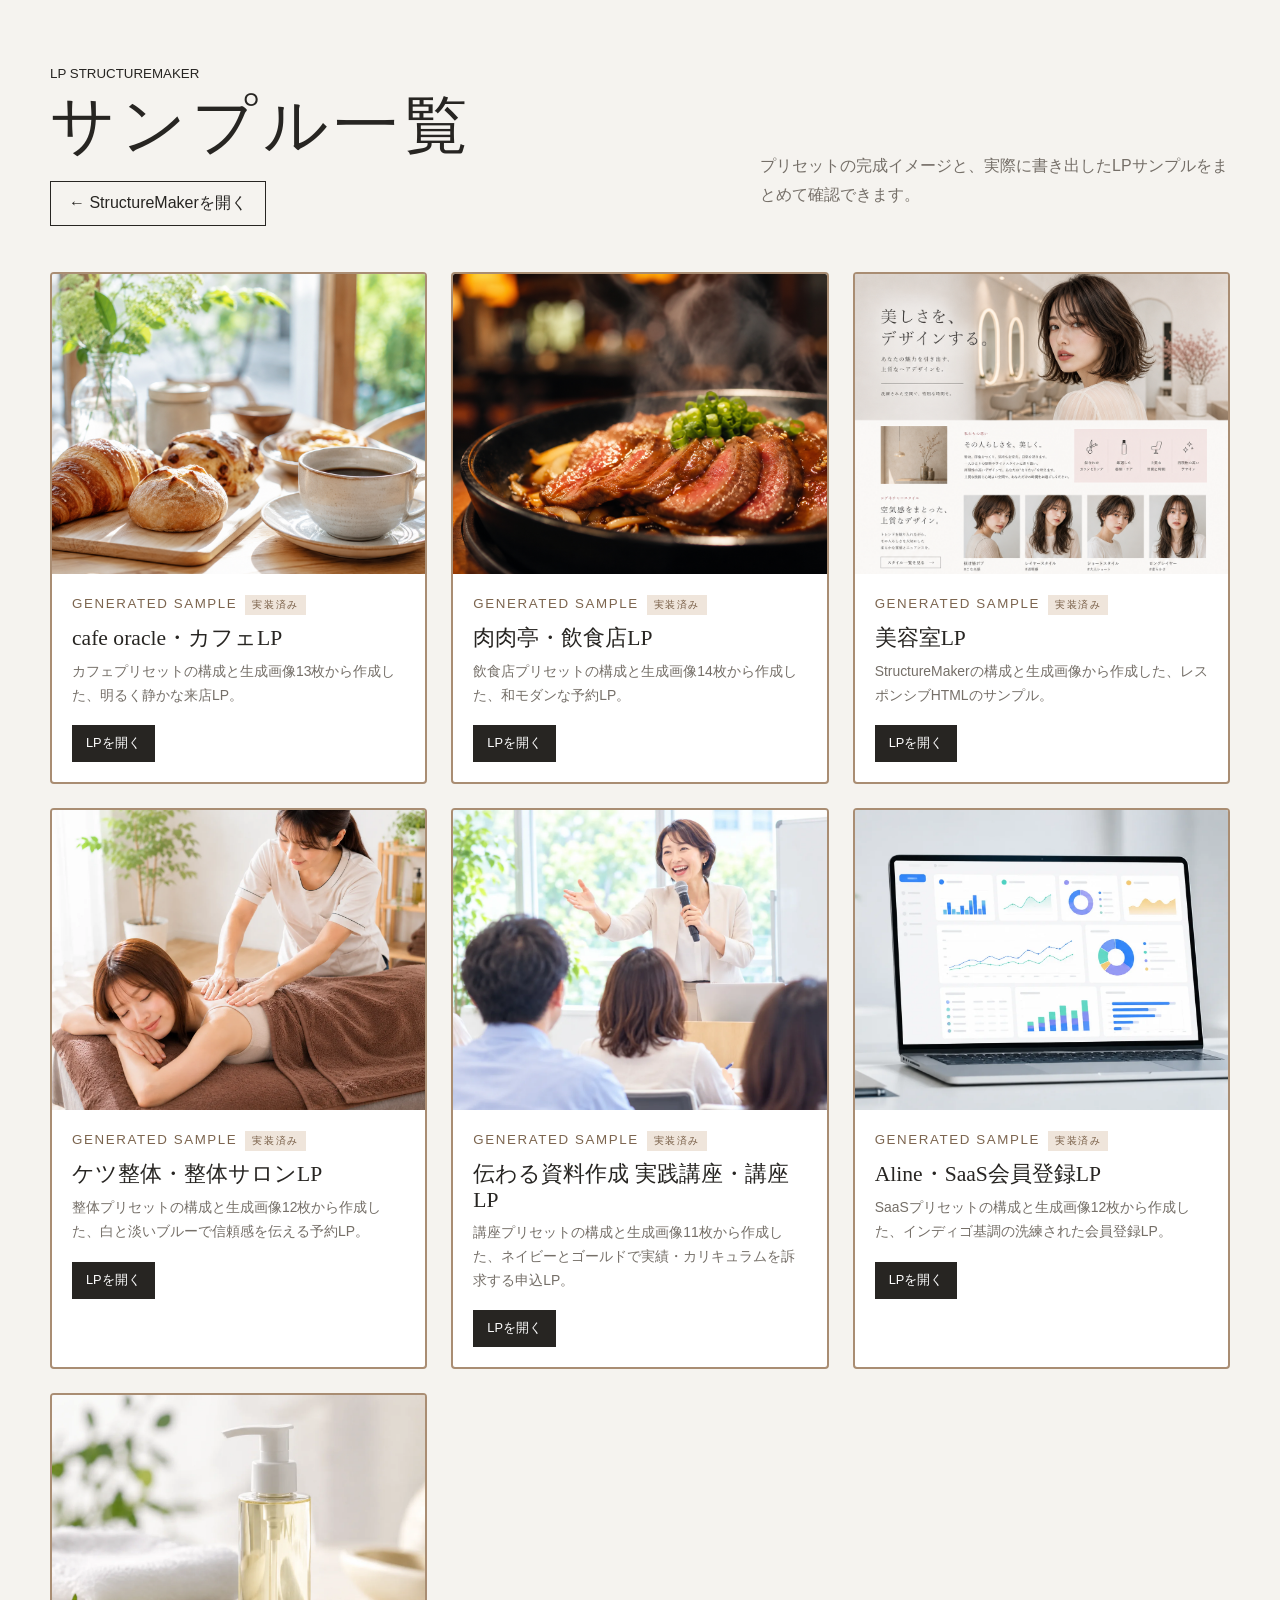
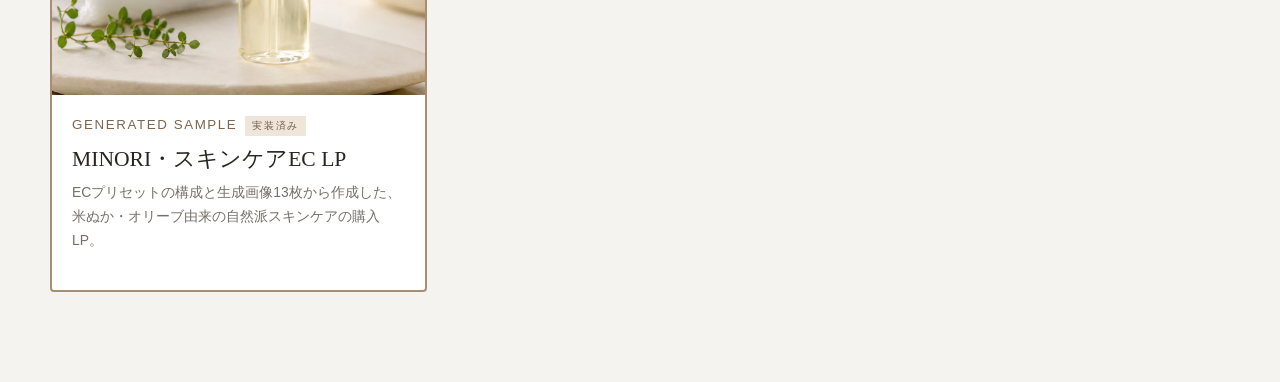
==== samples/index.html @ 106a0f61 "Add Atelier Sou (個人・作家) sample and sync all generated samples - New sample: samples/atelier-sou (画家プ" ====
<!doctype html>
<html lang="ja">
<head>
  <meta charset="utf-8">
  <meta name="viewport" content="width=device-width,initial-scale=1">
  <title>LP StructureMaker | サンプル一覧</title>
  <style>
    :root{--bg:#f5f3ef;--card:#fff;--ink:#272522;--muted:#756f68;--line:#e5dfd7;--accent:#7c654f}*{box-sizing:border-box}body{margin:0;background:var(--bg);color:var(--ink);font-family:"Yu Gothic",sans-serif}.wrap{width:min(1180px,calc(100% - 36px));margin:auto;padding:64px 0 90px}header{display:flex;justify-content:space-between;gap:24px;align-items:end;margin-bottom:46px}h1{margin:0;font-family:"Yu Mincho",serif;font-size:clamp(2rem,5vw,4rem);font-weight:400;letter-spacing:.08em}header p{max-width:470px;color:var(--muted);line-height:1.8}.toplink{display:inline-block;margin-top:12px;padding:11px 18px;border:1px solid var(--ink);color:inherit;text-decoration:none}.grid{display:grid;grid-template-columns:repeat(3,1fr);gap:24px}.card{overflow:hidden;background:var(--card);border:1px solid var(--line);border-radius:4px}.thumb{height:300px;overflow:hidden;background:#ddd}.thumb img{width:100%;height:100%;object-fit:cover;object-position:top}.body{padding:20px}.body small{color:var(--accent);letter-spacing:.12em}.body h2{margin:8px 0;font:400 1.35rem "Yu Mincho",serif}.body p{min-height:3em;margin:0 0 18px;color:var(--muted);font-size:.87rem;line-height:1.7}.actions{display:flex;gap:9px}.actions a{padding:9px 13px;border:1px solid var(--line);color:inherit;text-decoration:none;font-size:.8rem}.actions a:first-child{background:var(--ink);color:#fff;border-color:var(--ink)}.sample{border:2px solid #a98d73}.badge{display:inline-block;margin-left:8px;padding:3px 7px;background:#efe5db;color:#765c44;font-size:.65rem}@media(max-width:900px){header{display:block}.grid{grid-template-columns:repeat(2,1fr)}}@media(max-width:560px){.wrap{padding-top:38px}.grid{grid-template-columns:1fr}.thumb{height:250px}}
  </style>
</head>
<body><main class="wrap"><header><div><small>LP STRUCTUREMAKER</small><h1>サンプル一覧</h1><a class="toplink" href="../index.html">← StructureMakerを開く</a></div><p>プリセットの完成イメージと、実際に書き出したLPサンプルをまとめて確認できます。</p></header><section class="grid">
  <article class="card sample"><div class="thumb"><img src="cafe/images/fv.png" alt="cafe oracleのカフェLPサンプル"></div><div class="body"><small>GENERATED SAMPLE<span class="badge">実装済み</span></small><h2>cafe oracle・カフェLP</h2><p>カフェプリセットの構成と生成画像13枚から作成した、明るく静かな来店LP。</p><div class="actions"><a href="cafe/index.html">LPを開く</a></div></div></article>
  <article class="card sample"><div class="thumb"><img src="restaurant/images/fv.png" alt="肉肉亭の飲食店LPサンプル"></div><div class="body"><small>GENERATED SAMPLE<span class="badge">実装済み</span></small><h2>肉肉亭・飲食店LP</h2><p>飲食店プリセットの構成と生成画像14枚から作成した、和モダンな予約LP。</p><div class="actions"><a href="restaurant/index.html">LPを開く</a></div></div></article>
  <article class="card sample"><div class="thumb"><img src="../assets/presets/lp/hair.png" alt="美容室LPサンプル"></div><div class="body"><small>GENERATED SAMPLE<span class="badge">実装済み</span></small><h2>美容室LP</h2><p>StructureMakerの構成と生成画像から作成した、レスポンシブHTMLのサンプル。</p><div class="actions"><a href="hair-salon/index.html">LPを開く</a></div></div></article>
  <article class="card sample"><div class="thumb"><img src="ketsu-seitai/images/fv.webp" alt="ケツ整体の整体LPサンプル"></div><div class="body"><small>GENERATED SAMPLE<span class="badge">実装済み</span></small><h2>ケツ整体・整体サロンLP</h2><p>整体プリセットの構成と生成画像12枚から作成した、白と淡いブルーで信頼感を伝える予約LP。</p><div class="actions"><a href="ketsu-seitai/index.html">LPを開く</a></div></div></article>
  <article class="card sample"><div class="thumb"><img src="seminar/images/fv.webp" alt="伝わる資料作成 実践講座の講座LPサンプル"></div><div class="body"><small>GENERATED SAMPLE<span class="badge">実装済み</span></small><h2>伝わる資料作成 実践講座・講座LP</h2><p>講座プリセットの構成と生成画像11枚から作成した、ネイビーとゴールドで実績・カリキュラムを訴求する申込LP。</p><div class="actions"><a href="seminar/index.html">LPを開く</a></div></div></article>
  <article class="card sample"><div class="thumb"><img src="saas/images/fv.webp" alt="Alineのタスク管理SaaS LPサンプル"></div><div class="body"><small>GENERATED SAMPLE<span class="badge">実装済み</span></small><h2>Aline・SaaS会員登録LP</h2><p>SaaSプリセットの構成と生成画像12枚から作成した、インディゴ基調の洗練された会員登録LP。</p><div class="actions"><a href="saas/index.html">LPを開く</a></div></div></article>
  <article class="card sample"><div class="thumb"><img src="minori/images/fv.webp" alt="MINORIのスキンケアEC LPサンプル"></div><div class="body"><small>GENERATED SAMPLE<span class="badge">実装済み</span></small><h2>MINORI・スキンケアEC LP</h2><p>ECプリセットの構成と生成画像13枚から作成した、米ぬか・オリーブ由来の自然派スキンケアの購入LP。</p><div class="a
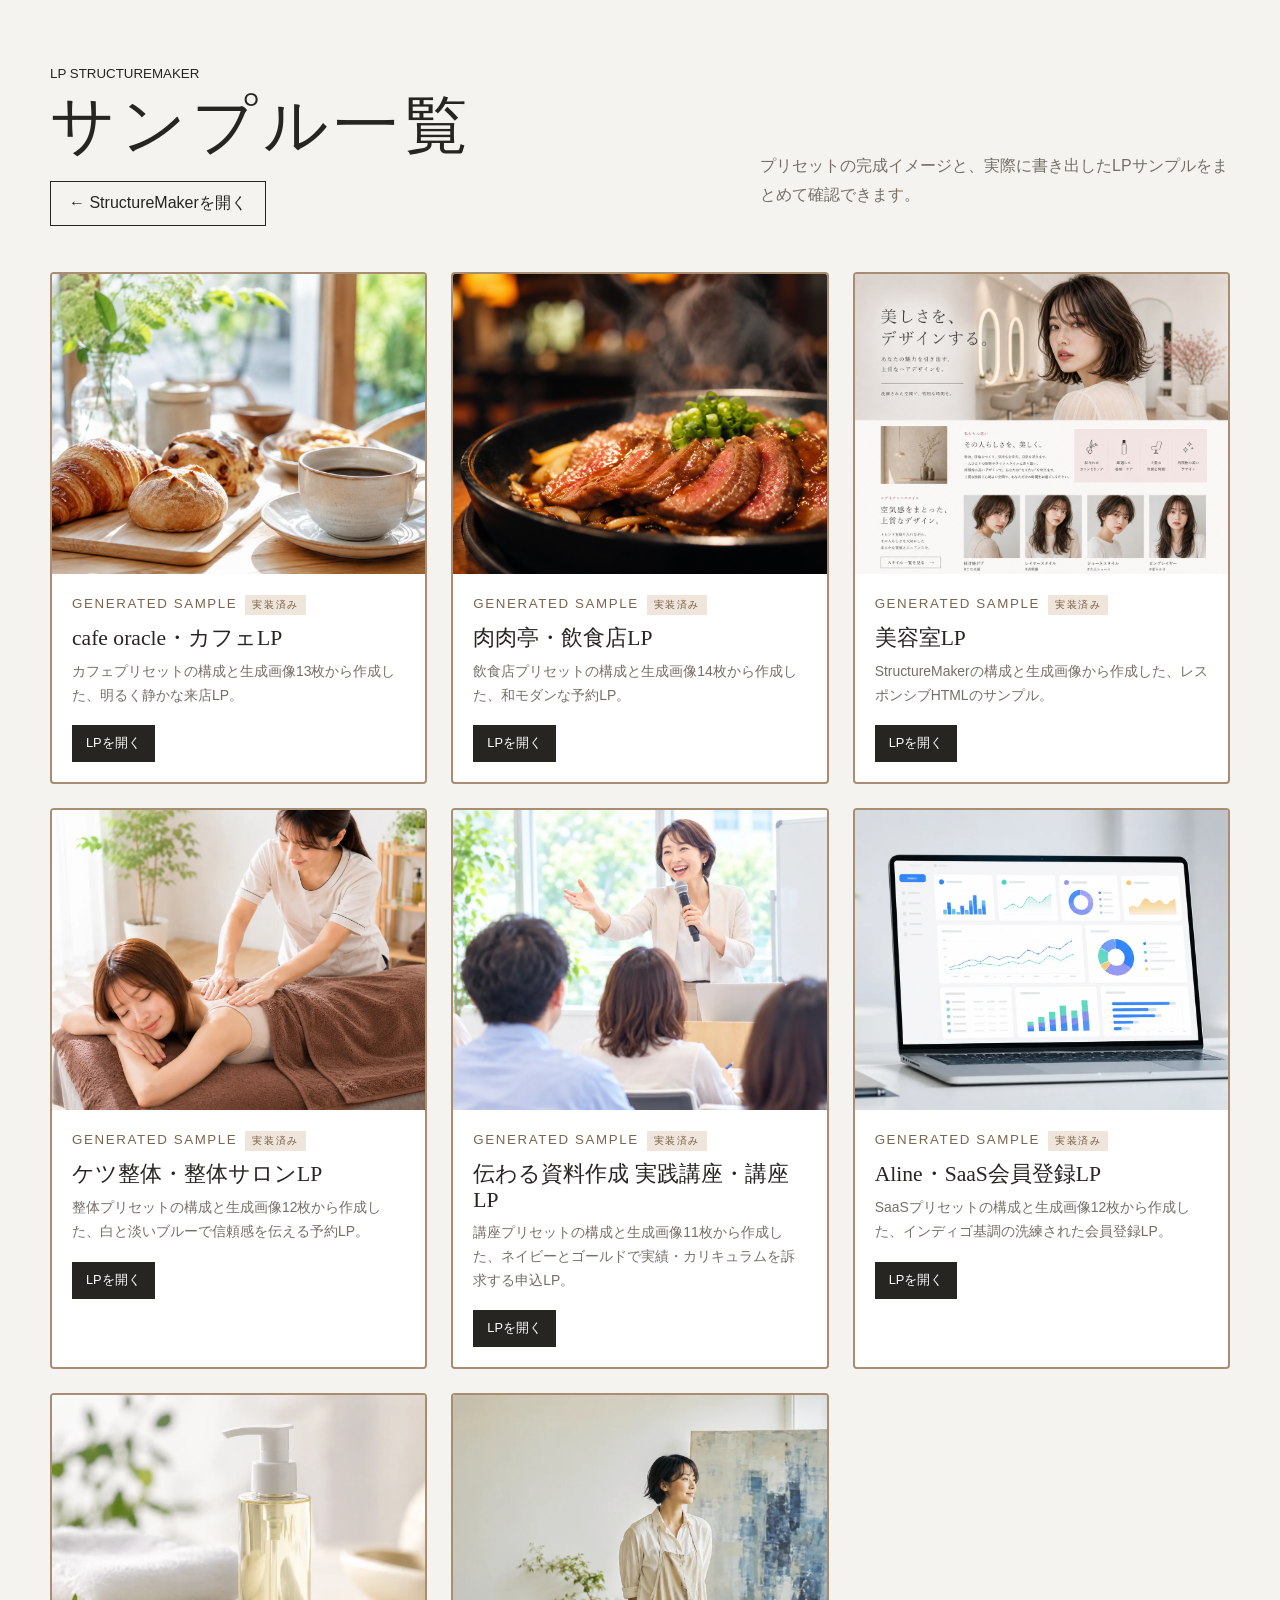
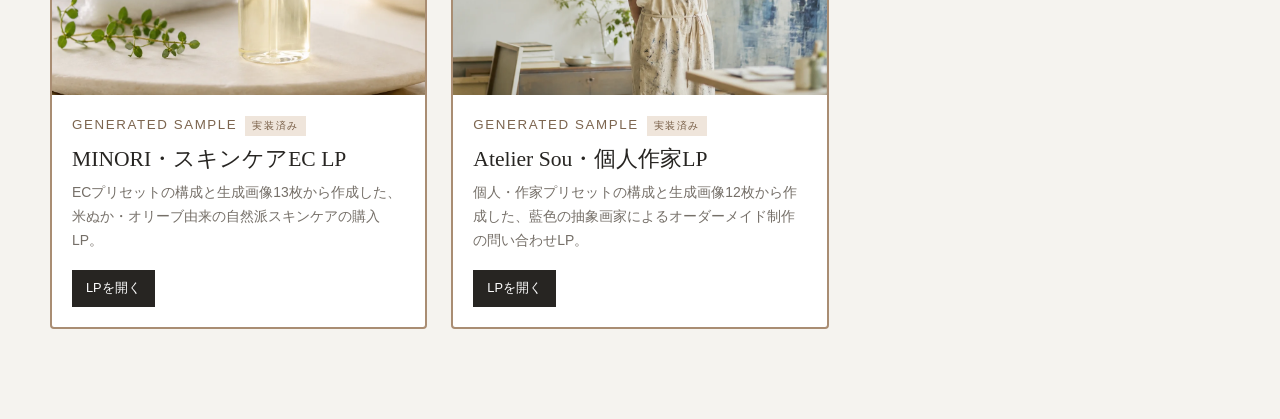
==== commit 0d4d99c4: "Update generator, styles, and samples Co-Authored-By: Claude Opus 4.8 <noreply@anthropic.com>" ====
--- a/samples/index.html
+++ b/samples/index.html
@@ -15,4 +15,6 @@
   <article class="card sample"><div class="thumb"><img src="ketsu-seitai/images/fv.webp" alt="ケツ整体の整体LPサンプル"></div><div class="body"><small>GENERATED SAMPLE<span class="badge">実装済み</span></small><h2>ケツ整体・整体サロンLP</h2><p>整体プリセットの構成と生成画像12枚から作成した、白と淡いブルーで信頼感を伝える予約LP。</p><div class="actions"><a href="ketsu-seitai/index.html">LPを開く</a></div></div></article>
   <article class="card sample"><div class="thumb"><img src="seminar/images/fv.webp" alt="伝わる資料作成 実践講座の講座LPサンプル"></div><div class="body"><small>GENERATED SAMPLE<span class="badge">実装済み</span></small><h2>伝わる資料作成 実践講座・講座LP</h2><p>講座プリセットの構成と生成画像11枚から作成した、ネイビーとゴールドで実績・カリキュラムを訴求する申込LP。</p><div class="actions"><a href="seminar/index.html">LPを開く</a></div></div></article>
   <article class="card sample"><div class="thumb"><img src="saas/images/fv.webp" alt="Alineのタスク管理SaaS LPサンプル"></div><div class="body"><small>GENERATED SAMPLE<span class="badge">実装済み</span></small><h2>Aline・SaaS会員登録LP</h2><p>SaaSプリセットの構成と生成画像12枚から作成した、インディゴ基調の洗練された会員登録LP。</p><div class="actions"><a href="saas/index.html">LPを開く</a></div></div></article>
-  <article class="card sample"><div class="thumb"><img src="minori/images/fv.webp" alt="MINORIのスキンケアEC LPサンプル"></div><div class="body"><small>GENERATED SAMPLE<span class="badge">実装済み</span></small><h2>MINORI・スキンケアEC LP</h2><p>ECプリセットの構成と生成画像13枚から作成した、米ぬか・オリーブ由来の自然派スキンケアの購入LP。</p><div class="a+  <article class="card sample"><div class="thumb"><img src="minori/images/fv.webp" alt="MINORIのスキンケアEC LPサンプル"></div><div class="body"><small>GENERATED SAMPLE<span class="badge">実装済み</span></small><h2>MINORI・スキンケアEC LP</h2><p>ECプリセットの構成と生成画像13枚から作成した、米ぬか・オリーブ由来の自然派スキンケアの購入LP。</p><div class="actions"><a href="minori/index.html">LPを開く</a></div></div></article>
+  <article class="card sample"><div class="thumb"><img src="atelier-sou/images/fv.webp" alt="Atelier Souの個人・作家LPサンプル"></div><div class="body"><small>GENERATED SAMPLE<span class="badge">実装済み</span></small><h2>Atelier Sou・個人作家LP</h2><p>個人・作家プリセットの構成と生成画像12枚から作成した、藍色の抽象画家によるオーダーメイド制作の問い合わせLP。</p><div class="actions"><a href="atelier-sou/index.html">LPを開く</a></div></div></article>
+</section></main></body></html>
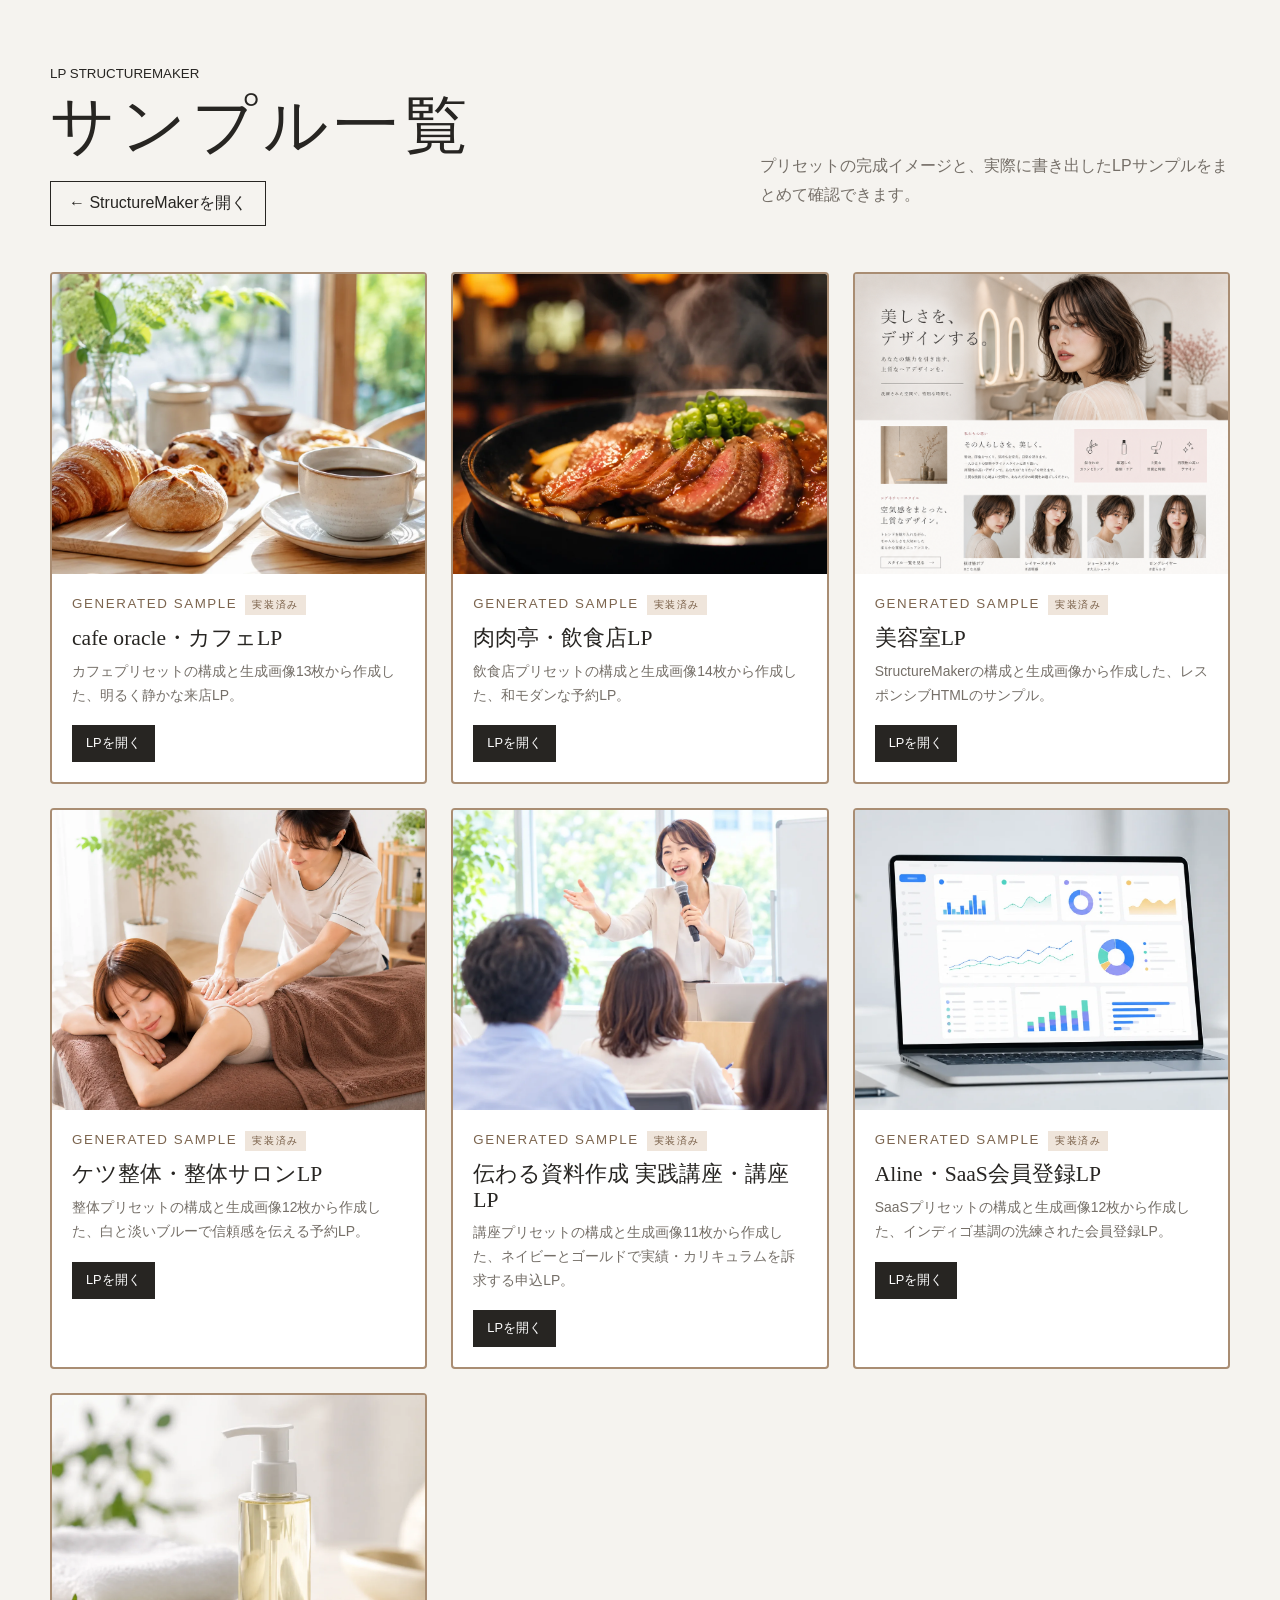
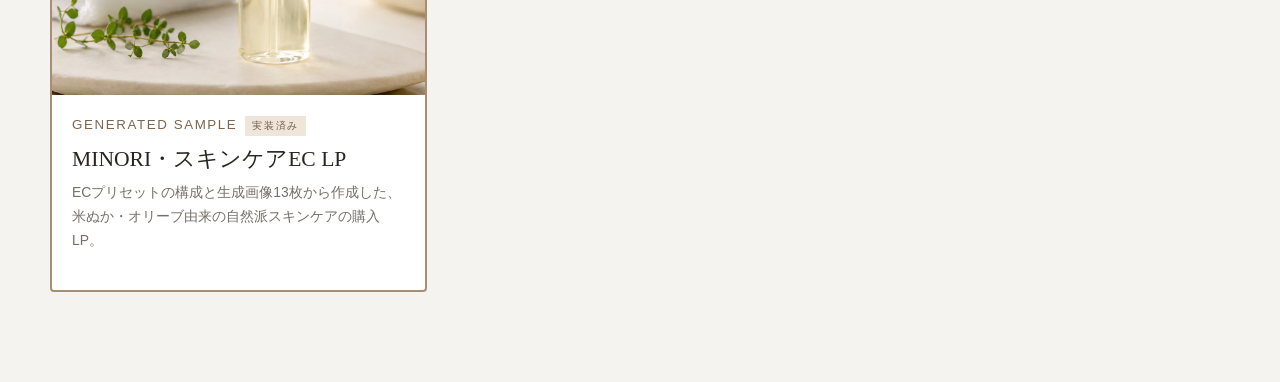
==== commit e2d3c839: "画像作成タブ・アップロードワークフロー・チュートリアル拡充・ワークフローマニュアルを追加 - template.visual.js に imageSlots() を実装し、画像アップロード→自動Web" ====
--- a/samples/index.html
+++ b/samples/index.html
@@ -9,12 +9,10 @@
   </style>
 </head>
 <body><main class="wrap"><header><div><small>LP STRUCTUREMAKER</small><h1>サンプル一覧</h1><a class="toplink" href="../index.html">← StructureMakerを開く</a></div><p>プリセットの完成イメージと、実際に書き出したLPサンプルをまとめて確認できます。</p></header><section class="grid">
-  <article class="card sample"><div class="thumb"><img src="cafe/images/fv.png" alt="cafe oracleのカフェLPサンプル"></div><div class="body"><small>GENERATED SAMPLE<span class="badge">実装済み</span></small><h2>cafe oracle・カフェLP</h2><p>カフェプリセットの構成と生成画像13枚から作成した、明るく静かな来店LP。</p><div class="actions"><a href="cafe/index.html">LPを開く</a></div></div></article>
-  <article class="card sample"><div class="thumb"><img src="restaurant/images/fv.png" alt="肉肉亭の飲食店LPサンプル"></div><div class="body"><small>GENERATED SAMPLE<span class="badge">実装済み</span></small><h2>肉肉亭・飲食店LP</h2><p>飲食店プリセットの構成と生成画像14枚から作成した、和モダンな予約LP。</p><div class="actions"><a href="restaurant/index.html">LPを開く</a></div></div></article>
+  <article class="card sample"><div class="thumb"><img src="cafe/images/fv.webp" alt="cafe oracleのカフェLPサンプル"></div><div class="body"><small>GENERATED SAMPLE<span class="badge">実装済み</span></small><h2>cafe oracle・カフェLP</h2><p>カフェプリセットの構成と生成画像13枚から作成した、明るく静かな来店LP。</p><div class="actions"><a href="cafe/index.html">LPを開く</a></div></div></article>
+  <article class="card sample"><div class="thumb"><img src="restaurant/images/fv.webp" alt="肉肉亭の飲食店LPサンプル"></div><div class="body"><small>GENERATED SAMPLE<span class="badge">実装済み</span></small><h2>肉肉亭・飲食店LP</h2><p>飲食店プリセットの構成と生成画像14枚から作成した、和モダンな予約LP。</p><div class="actions"><a href="restaurant/index.html">LPを開く</a></div></div></article>
   <article class="card sample"><div class="thumb"><img src="../assets/presets/lp/hair.png" alt="美容室LPサンプル"></div><div class="body"><small>GENERATED SAMPLE<span class="badge">実装済み</span></small><h2>美容室LP</h2><p>StructureMakerの構成と生成画像から作成した、レスポンシブHTMLのサンプル。</p><div class="actions"><a href="hair-salon/index.html">LPを開く</a></div></div></article>
   <article class="card sample"><div class="thumb"><img src="ketsu-seitai/images/fv.webp" alt="ケツ整体の整体LPサンプル"></div><div class="body"><small>GENERATED SAMPLE<span class="badge">実装済み</span></small><h2>ケツ整体・整体サロンLP</h2><p>整体プリセットの構成と生成画像12枚から作成した、白と淡いブルーで信頼感を伝える予約LP。</p><div class="actions"><a href="ketsu-seitai/index.html">LPを開く</a></div></div></article>
   <article class="card sample"><div class="thumb"><img src="seminar/images/fv.webp" alt="伝わる資料作成 実践講座の講座LPサンプル"></div><div class="body"><small>GENERATED SAMPLE<span class="badge">実装済み</span></small><h2>伝わる資料作成 実践講座・講座LP</h2><p>講座プリセットの構成と生成画像11枚から作成した、ネイビーとゴールドで実績・カリキュラムを訴求する申込LP。</p><div class="actions"><a href="seminar/index.html">LPを開く</a></div></div></article>
   <article class="card sample"><div class="thumb"><img src="saas/images/fv.webp" alt="Alineのタスク管理SaaS LPサンプル"></div><div class="body"><small>GENERATED SAMPLE<span class="badge">実装済み</span></small><h2>Aline・SaaS会員登録LP</h2><p>SaaSプリセットの構成と生成画像12枚から作成した、インディゴ基調の洗練された会員登録LP。</p><div class="actions"><a href="saas/index.html">LPを開く</a></div></div></article>
-  <article class="card sample"><div class="thumb"><img src="minori/images/fv.webp" alt="MINORIのスキンケアEC LPサンプル"></div><div class="body"><small>GENERATED SAMPLE<span class="badge">実装済み</span></small><h2>MINORI・スキンケアEC LP</h2><p>ECプリセットの構成と生成画像13枚から作成した、米ぬか・オリーブ由来の自然派スキンケアの購入LP。</p><div class="actions"><a href="minori/index.html">LPを開く</a></div></div></article>
-  <article class="card sample"><div class="thumb"><img src="atelier-sou/images/fv.webp" alt="Atelier Souの個人・作家LPサンプル"></div><div class="body"><small>GENERATED SAMPLE<span class="badge">実装済み</span></small><h2>Atelier Sou・個人作家LP</h2><p>個人・作家プリセットの構成と生成画像12枚から作成した、藍色の抽象画家によるオーダーメイド制作の問い合わせLP。</p><div class="actions"><a href="atelier-sou/index.html">LPを開く</a></div></div></article>
-</section></main></body></html>
+  <article class="card sample"><div class="thumb"><img src="minori/images/fv.webp" alt="MINORIのスキンケアEC LPサンプル"></div><div class="body"><small>GENERATED SAMPLE<span class="badge">実装済み</span></small><h2>MINORI・スキンケアEC LP</h2><p>ECプリセットの構成と生成画像13枚から作成した、米ぬか・オリーブ由来の自然派スキンケアの購入LP。</p><div class="a
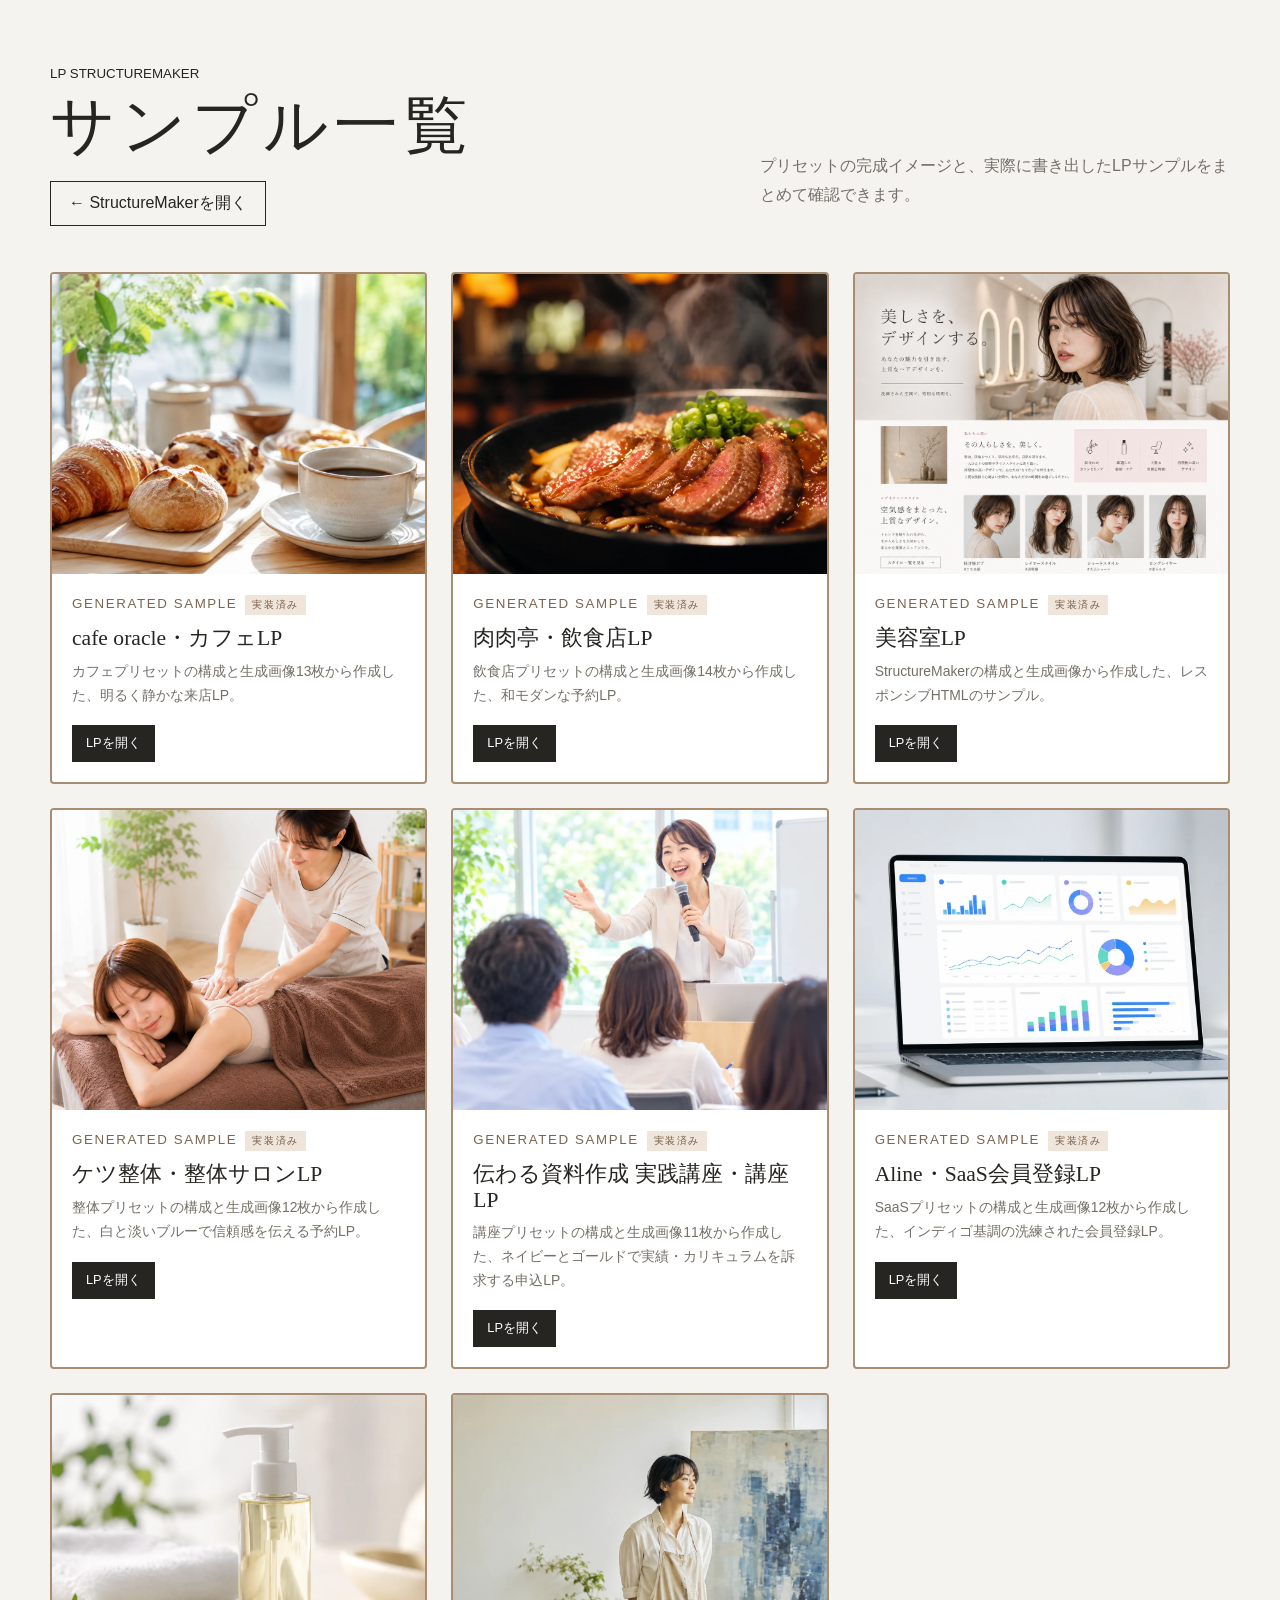
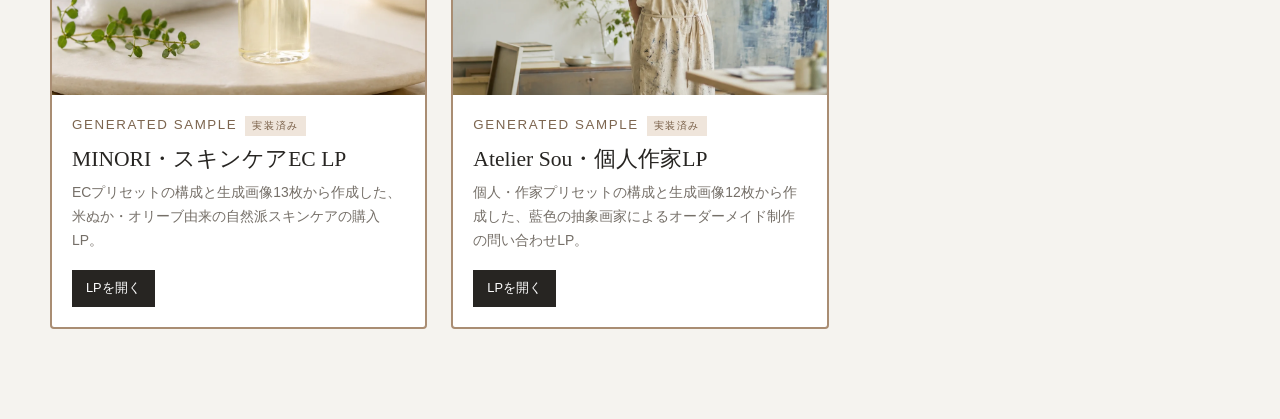
==== commit c8bc0302: "アイコン作成タブを追加し、直前のコミットで欠落していた変更を復元 - template.icon.js を新規追加（favicon・SNSアイコン・UI機能アイコンなど向け。   imageSlots" ====
--- a/samples/index.html
+++ b/samples/index.html
@@ -15,4 +15,6 @@
   <article class="card sample"><div class="thumb"><img src="ketsu-seitai/images/fv.webp" alt="ケツ整体の整体LPサンプル"></div><div class="body"><small>GENERATED SAMPLE<span class="badge">実装済み</span></small><h2>ケツ整体・整体サロンLP</h2><p>整体プリセットの構成と生成画像12枚から作成した、白と淡いブルーで信頼感を伝える予約LP。</p><div class="actions"><a href="ketsu-seitai/index.html">LPを開く</a></div></div></article>
   <article class="card sample"><div class="thumb"><img src="seminar/images/fv.webp" alt="伝わる資料作成 実践講座の講座LPサンプル"></div><div class="body"><small>GENERATED SAMPLE<span class="badge">実装済み</span></small><h2>伝わる資料作成 実践講座・講座LP</h2><p>講座プリセットの構成と生成画像11枚から作成した、ネイビーとゴールドで実績・カリキュラムを訴求する申込LP。</p><div class="actions"><a href="seminar/index.html">LPを開く</a></div></div></article>
   <article class="card sample"><div class="thumb"><img src="saas/images/fv.webp" alt="Alineのタスク管理SaaS LPサンプル"></div><div class="body"><small>GENERATED SAMPLE<span class="badge">実装済み</span></small><h2>Aline・SaaS会員登録LP</h2><p>SaaSプリセットの構成と生成画像12枚から作成した、インディゴ基調の洗練された会員登録LP。</p><div class="actions"><a href="saas/index.html">LPを開く</a></div></div></article>
-  <article class="card sample"><div class="thumb"><img src="minori/images/fv.webp" alt="MINORIのスキンケアEC LPサンプル"></div><div class="body"><small>GENERATED SAMPLE<span class="badge">実装済み</span></small><h2>MINORI・スキンケアEC LP</h2><p>ECプリセットの構成と生成画像13枚から作成した、米ぬか・オリーブ由来の自然派スキンケアの購入LP。</p><div class="a+  <article class="card sample"><div class="thumb"><img src="minori/images/fv.webp" alt="MINORIのスキンケアEC LPサンプル"></div><div class="body"><small>GENERATED SAMPLE<span class="badge">実装済み</span></small><h2>MINORI・スキンケアEC LP</h2><p>ECプリセットの構成と生成画像13枚から作成した、米ぬか・オリーブ由来の自然派スキンケアの購入LP。</p><div class="actions"><a href="minori/index.html">LPを開く</a></div></div></article>
+  <article class="card sample"><div class="thumb"><img src="atelier-sou/images/fv.webp" alt="Atelier Souの個人・作家LPサンプル"></div><div class="body"><small>GENERATED SAMPLE<span class="badge">実装済み</span></small><h2>Atelier Sou・個人作家LP</h2><p>個人・作家プリセットの構成と生成画像12枚から作成した、藍色の抽象画家によるオーダーメイド制作の問い合わせLP。</p><div class="actions"><a href="atelier-sou/index.html">LPを開く</a></div></div></article>
+</section></main></body></html>
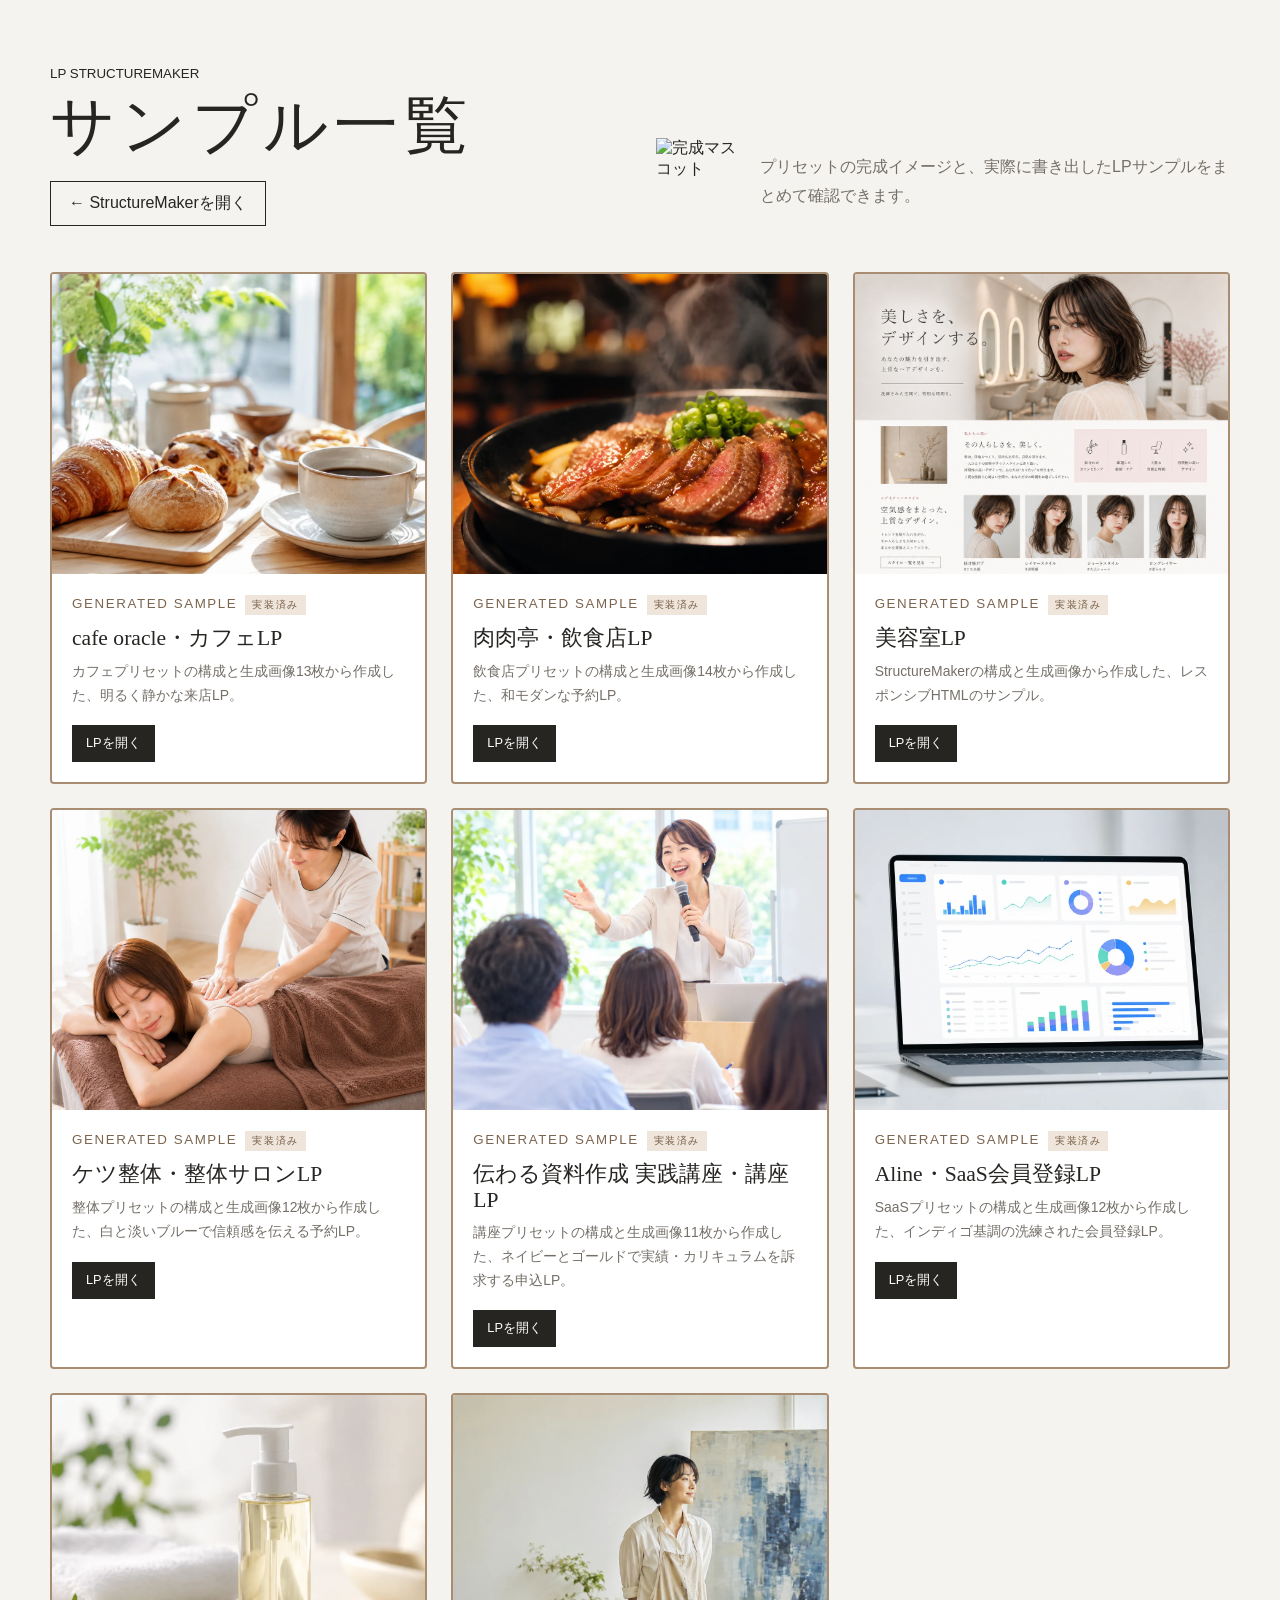
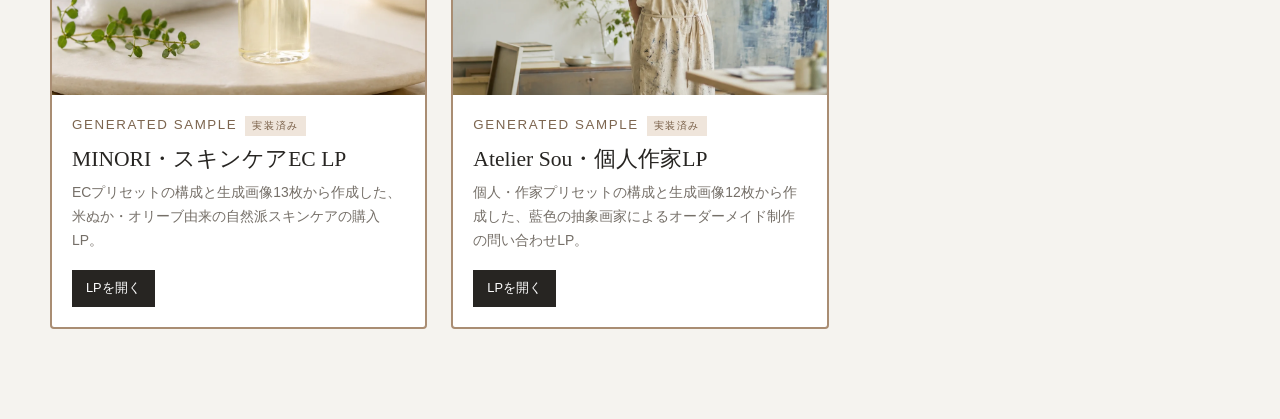
==== commit 9761f4aa: "同期不良で途中切れになっていた index.html / v2/index.html / DESIGN.md / samples/index.html の末尾を復元（Phase1の編集内容は保持）" ====
--- a/samples/index.html
+++ b/samples/index.html
@@ -8,7 +8,7 @@
     :root{--bg:#f5f3ef;--card:#fff;--ink:#272522;--muted:#756f68;--line:#e5dfd7;--accent:#7c654f}*{box-sizing:border-box}body{margin:0;background:var(--bg);color:var(--ink);font-family:"Yu Gothic",sans-serif}.wrap{width:min(1180px,calc(100% - 36px));margin:auto;padding:64px 0 90px}header{display:flex;justify-content:space-between;gap:24px;align-items:end;margin-bottom:46px}h1{margin:0;font-family:"Yu Mincho",serif;font-size:clamp(2rem,5vw,4rem);font-weight:400;letter-spacing:.08em}header p{max-width:470px;color:var(--muted);line-height:1.8}.toplink{display:inline-block;margin-top:12px;padding:11px 18px;border:1px solid var(--ink);color:inherit;text-decoration:none}.grid{display:grid;grid-template-columns:repeat(3,1fr);gap:24px}.card{overflow:hidden;background:var(--card);border:1px solid var(--line);border-radius:4px}.thumb{height:300px;overflow:hidden;background:#ddd}.thumb img{width:100%;height:100%;object-fit:cover;object-position:top}.body{padding:20px}.body small{color:var(--accent);letter-spacing:.12em}.body h2{margin:8px 0;font:400 1.35rem "Yu Mincho",serif}.body p{min-height:3em;margin:0 0 18px;color:var(--muted);font-size:.87rem;line-height:1.7}.actions{display:flex;gap:9px}.actions a{padding:9px 13px;border:1px solid var(--line);color:inherit;text-decoration:none;font-size:.8rem}.actions a:first-child{background:var(--ink);color:#fff;border-color:var(--ink)}.sample{border:2px solid #a98d73}.badge{display:inline-block;margin-left:8px;padding:3px 7px;background:#efe5db;color:#765c44;font-size:.65rem}@media(max-width:900px){header{display:block}.grid{grid-template-columns:repeat(2,1fr)}}@media(max-width:560px){.wrap{padding-top:38px}.grid{grid-template-columns:1fr}.thumb{height:250px}}
   </style>
 </head>
-<body><main class="wrap"><header><div><small>LP STRUCTUREMAKER</small><h1>サンプル一覧</h1><a class="toplink" href="../index.html">← StructureMakerを開く</a></div><p>プリセットの完成イメージと、実際に書き出したLPサンプルをまとめて確認できます。</p></header><section class="grid">
+<body><main class="wrap"><header><div><small>LP STRUCTUREMAKER</small><h1>サンプル一覧</h1><a class="toplink" href="../index.html">← StructureMakerを開く</a></div><div style="display:flex;align-items:center;gap:16px"><img src="../assets/mascot/mascot-done.webp" alt="完成マスコット" style="width:88px;height:88px;object-fit:contain;flex:0 0 auto"><p style="margin:0">プリセットの完成イメージと、実際に書き出したLPサンプルをまとめて確認できます。</p></div></header><section class="grid">
   <article class="card sample"><div class="thumb"><img src="cafe/images/fv.webp" alt="cafe oracleのカフェLPサンプル"></div><div class="body"><small>GENERATED SAMPLE<span class="badge">実装済み</span></small><h2>cafe oracle・カフェLP</h2><p>カフェプリセットの構成と生成画像13枚から作成した、明るく静かな来店LP。</p><div class="actions"><a href="cafe/index.html">LPを開く</a></div></div></article>
   <article class="card sample"><div class="thumb"><img src="restaurant/images/fv.webp" alt="肉肉亭の飲食店LPサンプル"></div><div class="body"><small>GENERATED SAMPLE<span class="badge">実装済み</span></small><h2>肉肉亭・飲食店LP</h2><p>飲食店プリセットの構成と生成画像14枚から作成した、和モダンな予約LP。</p><div class="actions"><a href="restaurant/index.html">LPを開く</a></div></div></article>
   <article class="card sample"><div class="thumb"><img src="../assets/presets/lp/hair.png" alt="美容室LPサンプル"></div><div class="body"><small>GENERATED SAMPLE<span class="badge">実装済み</span></small><h2>美容室LP</h2><p>StructureMakerの構成と生成画像から作成した、レスポンシブHTMLのサンプル。</p><div class="actions"><a href="hair-salon/index.html">LPを開く</a></div></div></article>
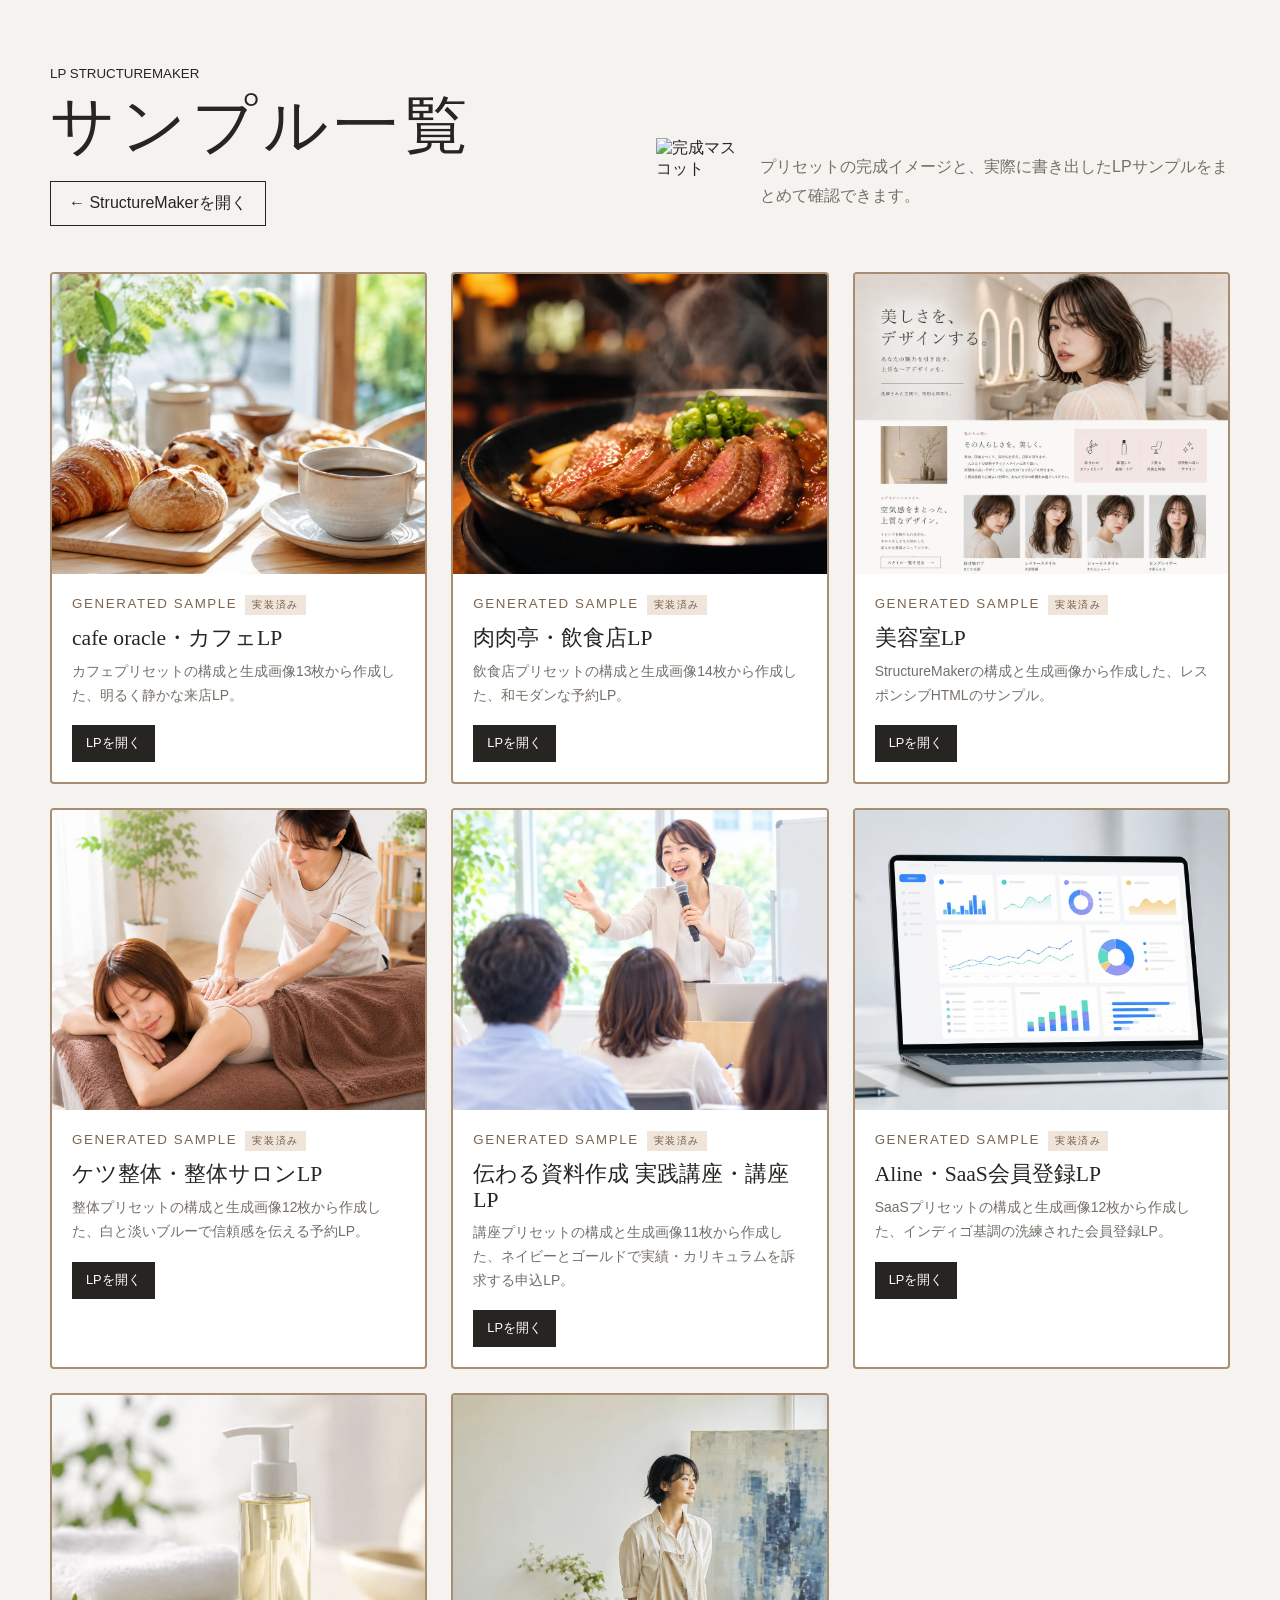
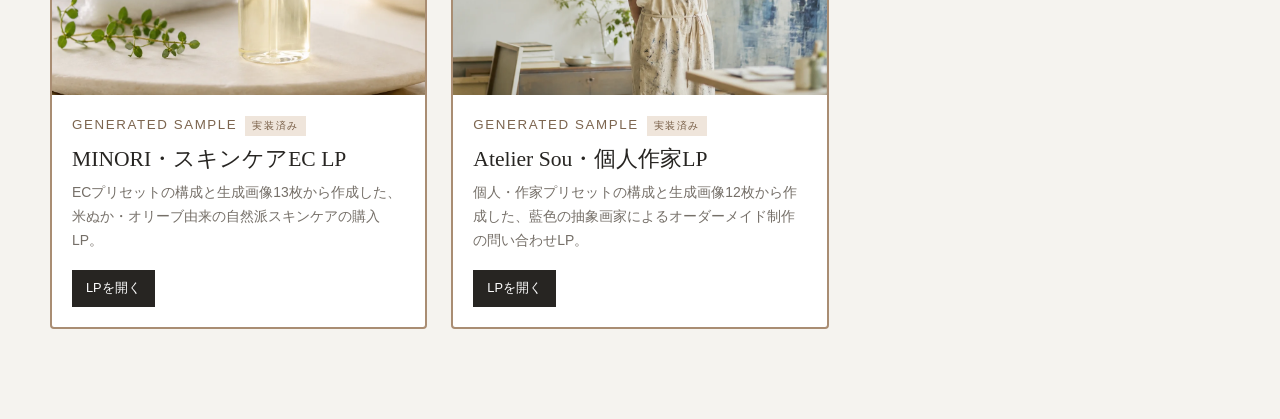
==== commit c98af7ef: "画像を軽量化しスマホ表示を改善" ====
--- a/samples/index.html
+++ b/samples/index.html
@@ -6,15 +6,17 @@
   <title>LP StructureMaker | サンプル一覧</title>
   <style>
     :root{--bg:#f5f3ef;--card:#fff;--ink:#272522;--muted:#756f68;--line:#e5dfd7;--accent:#7c654f}*{box-sizing:border-box}body{margin:0;background:var(--bg);color:var(--ink);font-family:"Yu Gothic",sans-serif}.wrap{width:min(1180px,calc(100% - 36px));margin:auto;padding:64px 0 90px}header{display:flex;justify-content:space-between;gap:24px;align-items:end;margin-bottom:46px}h1{margin:0;font-family:"Yu Mincho",serif;font-size:clamp(2rem,5vw,4rem);font-weight:400;letter-spacing:.08em}header p{max-width:470px;color:var(--muted);line-height:1.8}.toplink{display:inline-block;margin-top:12px;padding:11px 18px;border:1px solid var(--ink);color:inherit;text-decoration:none}.grid{display:grid;grid-template-columns:repeat(3,1fr);gap:24px}.card{overflow:hidden;background:var(--card);border:1px solid var(--line);border-radius:4px}.thumb{height:300px;overflow:hidden;background:#ddd}.thumb img{width:100%;height:100%;object-fit:cover;object-position:top}.body{padding:20px}.body small{color:var(--accent);letter-spacing:.12em}.body h2{margin:8px 0;font:400 1.35rem "Yu Mincho",serif}.body p{min-height:3em;margin:0 0 18px;color:var(--muted);font-size:.87rem;line-height:1.7}.actions{display:flex;gap:9px}.actions a{padding:9px 13px;border:1px solid var(--line);color:inherit;text-decoration:none;font-size:.8rem}.actions a:first-child{background:var(--ink);color:#fff;border-color:var(--ink)}.sample{border:2px solid #a98d73}.badge{display:inline-block;margin-left:8px;padding:3px 7px;background:#efe5db;color:#765c44;font-size:.65rem}@media(max-width:900px){header{display:block}.grid{grid-template-columns:repeat(2,1fr)}}@media(max-width:560px){.wrap{padding-top:38px}.grid{grid-template-columns:1fr}.thumb{height:250px}}
+    .header-note{display:flex;align-items:center;gap:16px}.header-note img{width:88px;height:88px;object-fit:contain;flex:0 0 auto}.header-note p{margin:0}
+    @media(max-width:560px){.header-note{display:grid;grid-template-columns:44px 1fr;gap:10px;margin-top:22px;align-items:start}.header-note img{width:44px;height:44px}.header-note p{max-width:none;font-size:.84rem;line-height:1.65}.body p{min-height:0;display:-webkit-box;-webkit-box-orient:vertical;-webkit-line-clamp:2;overflow:hidden}}
   </style>
 </head>
-<body><main class="wrap"><header><div><small>LP STRUCTUREMAKER</small><h1>サンプル一覧</h1><a class="toplink" href="../index.html">← StructureMakerを開く</a></div><div style="display:flex;align-items:center;gap:16px"><img src="../assets/mascot/mascot-done.webp" alt="完成マスコット" style="width:88px;height:88px;object-fit:contain;flex:0 0 auto"><p style="margin:0">プリセットの完成イメージと、実際に書き出したLPサンプルをまとめて確認できます。</p></div></header><section class="grid">
-  <article class="card sample"><div class="thumb"><img src="cafe/images/fv.webp" alt="cafe oracleのカフェLPサンプル"></div><div class="body"><small>GENERATED SAMPLE<span class="badge">実装済み</span></small><h2>cafe oracle・カフェLP</h2><p>カフェプリセットの構成と生成画像13枚から作成した、明るく静かな来店LP。</p><div class="actions"><a href="cafe/index.html">LPを開く</a></div></div></article>
-  <article class="card sample"><div class="thumb"><img src="restaurant/images/fv.webp" alt="肉肉亭の飲食店LPサンプル"></div><div class="body"><small>GENERATED SAMPLE<span class="badge">実装済み</span></small><h2>肉肉亭・飲食店LP</h2><p>飲食店プリセットの構成と生成画像14枚から作成した、和モダンな予約LP。</p><div class="actions"><a href="restaurant/index.html">LPを開く</a></div></div></article>
-  <article class="card sample"><div class="thumb"><img src="../assets/presets/lp/hair.png" alt="美容室LPサンプル"></div><div class="body"><small>GENERATED SAMPLE<span class="badge">実装済み</span></small><h2>美容室LP</h2><p>StructureMakerの構成と生成画像から作成した、レスポンシブHTMLのサンプル。</p><div class="actions"><a href="hair-salon/index.html">LPを開く</a></div></div></article>
-  <article class="card sample"><div class="thumb"><img src="ketsu-seitai/images/fv.webp" alt="ケツ整体の整体LPサンプル"></div><div class="body"><small>GENERATED SAMPLE<span class="badge">実装済み</span></small><h2>ケツ整体・整体サロンLP</h2><p>整体プリセットの構成と生成画像12枚から作成した、白と淡いブルーで信頼感を伝える予約LP。</p><div class="actions"><a href="ketsu-seitai/index.html">LPを開く</a></div></div></article>
-  <article class="card sample"><div class="thumb"><img src="seminar/images/fv.webp" alt="伝わる資料作成 実践講座の講座LPサンプル"></div><div class="body"><small>GENERATED SAMPLE<span class="badge">実装済み</span></small><h2>伝わる資料作成 実践講座・講座LP</h2><p>講座プリセットの構成と生成画像11枚から作成した、ネイビーとゴールドで実績・カリキュラムを訴求する申込LP。</p><div class="actions"><a href="seminar/index.html">LPを開く</a></div></div></article>
-  <article class="card sample"><div class="thumb"><img src="saas/images/fv.webp" alt="Alineのタスク管理SaaS LPサンプル"></div><div class="body"><small>GENERATED SAMPLE<span class="badge">実装済み</span></small><h2>Aline・SaaS会員登録LP</h2><p>SaaSプリセットの構成と生成画像12枚から作成した、インディゴ基調の洗練された会員登録LP。</p><div class="actions"><a href="saas/index.html">LPを開く</a></div></div></article>
-  <article class="card sample"><div class="thumb"><img src="minori/images/fv.webp" alt="MINORIのスキンケアEC LPサンプル"></div><div class="body"><small>GENERATED SAMPLE<span class="badge">実装済み</span></small><h2>MINORI・スキンケアEC LP</h2><p>ECプリセットの構成と生成画像13枚から作成した、米ぬか・オリーブ由来の自然派スキンケアの購入LP。</p><div class="actions"><a href="minori/index.html">LPを開く</a></div></div></article>
-  <article class="card sample"><div class="thumb"><img src="atelier-sou/images/fv.webp" alt="Atelier Souの個人・作家LPサンプル"></div><div class="body"><small>GENERATED SAMPLE<span class="badge">実装済み</span></small><h2>Atelier Sou・個人作家LP</h2><p>個人・作家プリセットの構成と生成画像12枚から作成した、藍色の抽象画家によるオーダーメイド制作の問い合わせLP。</p><div class="actions"><a href="atelier-sou/index.html">LPを開く</a></div></div></article>
+<body><main class="wrap"><header><div><small>LP STRUCTUREMAKER</small><h1>サンプル一覧</h1><a class="toplink" href="../index.html">← StructureMakerを開く</a></div><div class="header-note"><img src="../assets/mascot/mascot-done.webp" alt="完成マスコット" decoding="async"><p>プリセットの完成イメージと、実際に書き出したLPサンプルをまとめて確認できます。</p></div></header><section class="grid">
+  <article class="card sample"><div class="thumb"><img src="cafe/images/fv.webp" alt="cafe oracleのカフェLPサンプル" decoding="async" loading="lazy"></div><div class="body"><small>GENERATED SAMPLE<span class="badge">実装済み</span></small><h2>cafe oracle・カフェLP</h2><p>カフェプリセットの構成と生成画像13枚から作成した、明るく静かな来店LP。</p><div class="actions"><a href="cafe/index.html">LPを開く</a></div></div></article>
+  <article class="card sample"><div class="thumb"><img src="restaurant/images/fv.webp" alt="肉肉亭の飲食店LPサンプル" decoding="async" loading="lazy"></div><div class="body"><small>GENERATED SAMPLE<span class="badge">実装済み</span></small><h2>肉肉亭・飲食店LP</h2><p>飲食店プリセットの構成と生成画像14枚から作成した、和モダンな予約LP。</p><div class="actions"><a href="restaurant/index.html">LPを開く</a></div></div></article>
+  <article class="card sample"><div class="thumb"><img src="../assets/presets/lp/hair.webp" alt="美容室LPサンプル" decoding="async" loading="lazy"></div><div class="body"><small>GENERATED SAMPLE<span class="badge">実装済み</span></small><h2>美容室LP</h2><p>StructureMakerの構成と生成画像から作成した、レスポンシブHTMLのサンプル。</p><div class="actions"><a href="hair-salon/index.html">LPを開く</a></div></div></article>
+  <article class="card sample"><div class="thumb"><img src="ketsu-seitai/images/fv.webp" alt="ケツ整体の整体LPサンプル" decoding="async" loading="lazy"></div><div class="body"><small>GENERATED SAMPLE<span class="badge">実装済み</span></small><h2>ケツ整体・整体サロンLP</h2><p>整体プリセットの構成と生成画像12枚から作成した、白と淡いブルーで信頼感を伝える予約LP。</p><div class="actions"><a href="ketsu-seitai/index.html">LPを開く</a></div></div></article>
+  <article class="card sample"><div class="thumb"><img src="seminar/images/fv.webp" alt="伝わる資料作成 実践講座の講座LPサンプル" decoding="async" loading="lazy"></div><div class="body"><small>GENERATED SAMPLE<span class="badge">実装済み</span></small><h2>伝わる資料作成 実践講座・講座LP</h2><p>講座プリセットの構成と生成画像11枚から作成した、ネイビーとゴールドで実績・カリキュラムを訴求する申込LP。</p><div class="actions"><a href="seminar/index.html">LPを開く</a></div></div></article>
+  <article class="card sample"><div class="thumb"><img src="saas/images/fv.webp" alt="Alineのタスク管理SaaS LPサンプル" decoding="async" loading="lazy"></div><div class="body"><small>GENERATED SAMPLE<span class="badge">実装済み</span></small><h2>Aline・SaaS会員登録LP</h2><p>SaaSプリセットの構成と生成画像12枚から作成した、インディゴ基調の洗練された会員登録LP。</p><div class="actions"><a href="saas/index.html">LPを開く</a></div></div></article>
+  <article class="card sample"><div class="thumb"><img src="minori/images/fv.webp" alt="MINORIのスキンケアEC LPサンプル" decoding="async" loading="lazy"></div><div class="body"><small>GENERATED SAMPLE<span class="badge">実装済み</span></small><h2>MINORI・スキンケアEC LP</h2><p>ECプリセットの構成と生成画像13枚から作成した、米ぬか・オリーブ由来の自然派スキンケアの購入LP。</p><div class="actions"><a href="minori/index.html">LPを開く</a></div></div></article>
+  <article class="card sample"><div class="thumb"><img src="atelier-sou/images/fv.webp" alt="Atelier Souの個人・作家LPサンプル" decoding="async" loading="lazy"></div><div class="body"><small>GENERATED SAMPLE<span class="badge">実装済み</span></small><h2>Atelier Sou・個人作家LP</h2><p>個人・作家プリセットの構成と生成画像12枚から作成した、藍色の抽象画家によるオーダーメイド制作の問い合わせLP。</p><div class="actions"><a href="atelier-sou/index.html">LPを開く</a></div></div></article>
 </section></main></body></html>
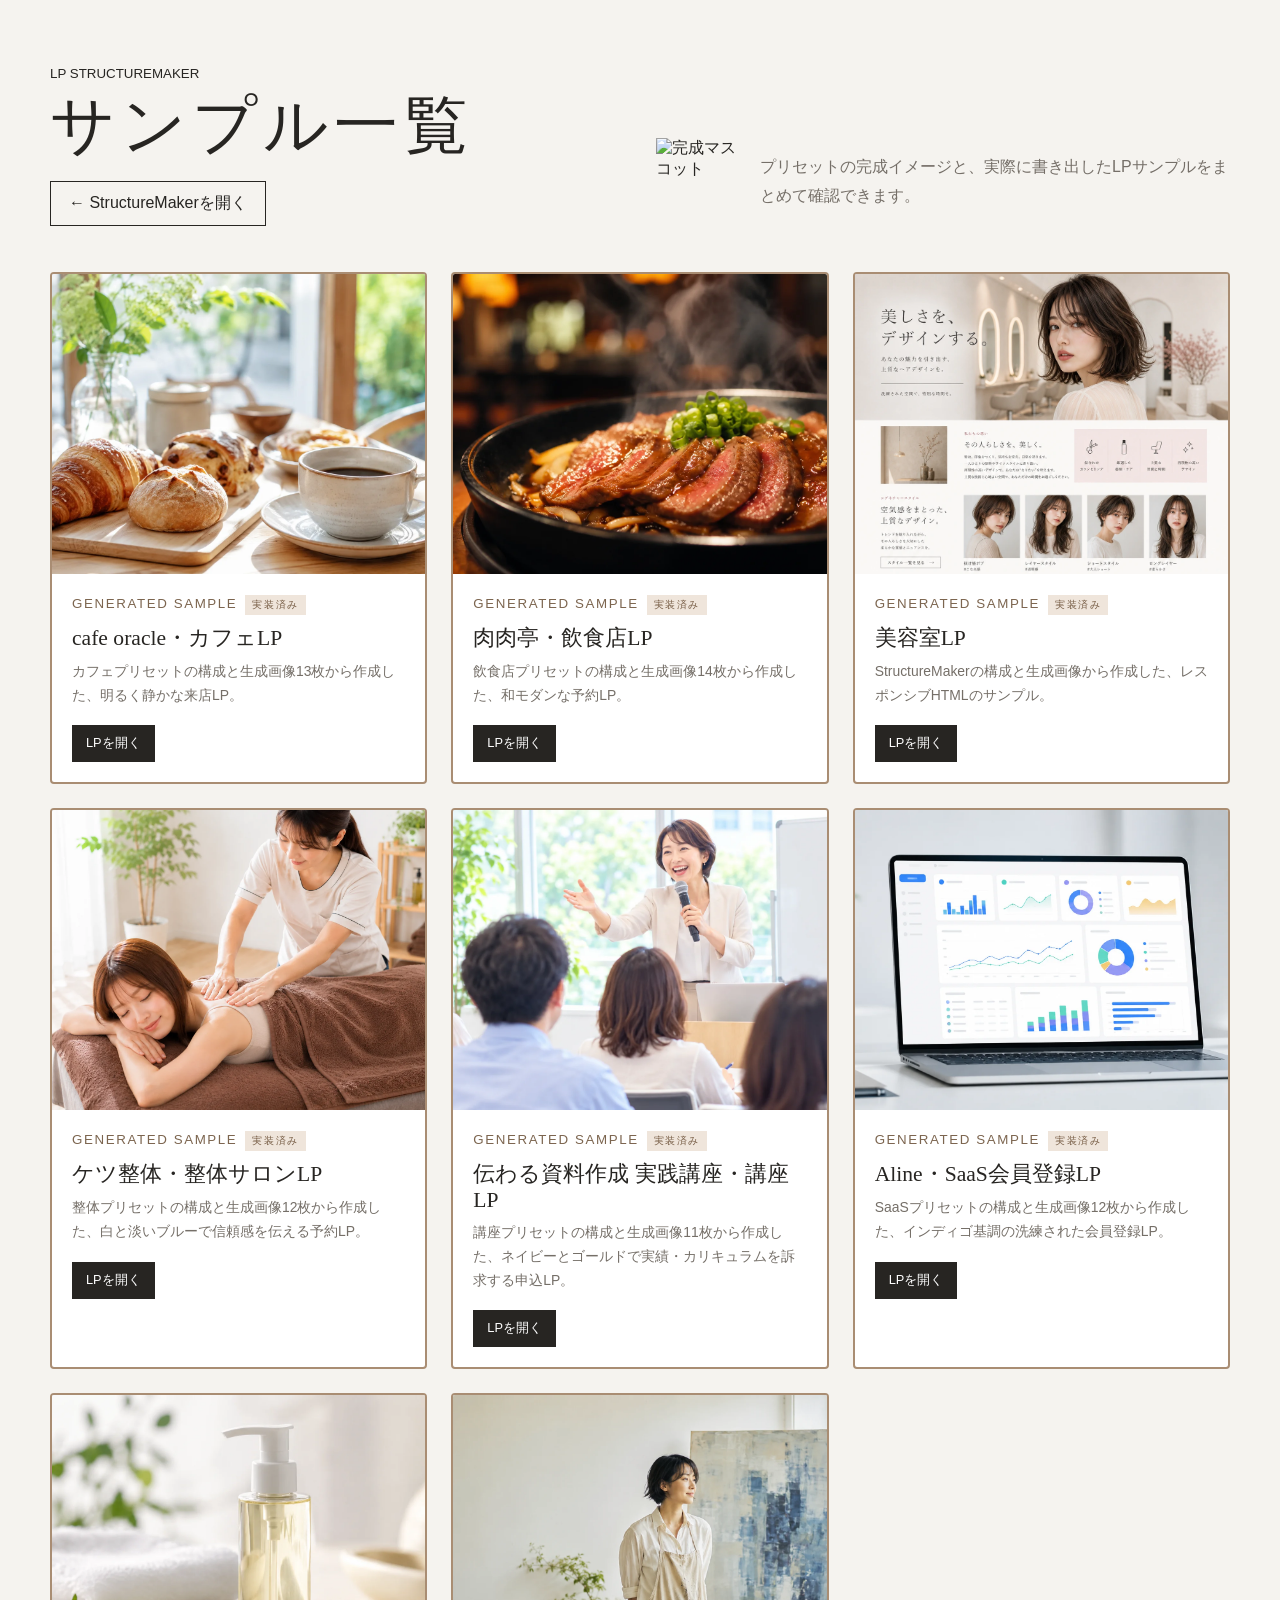
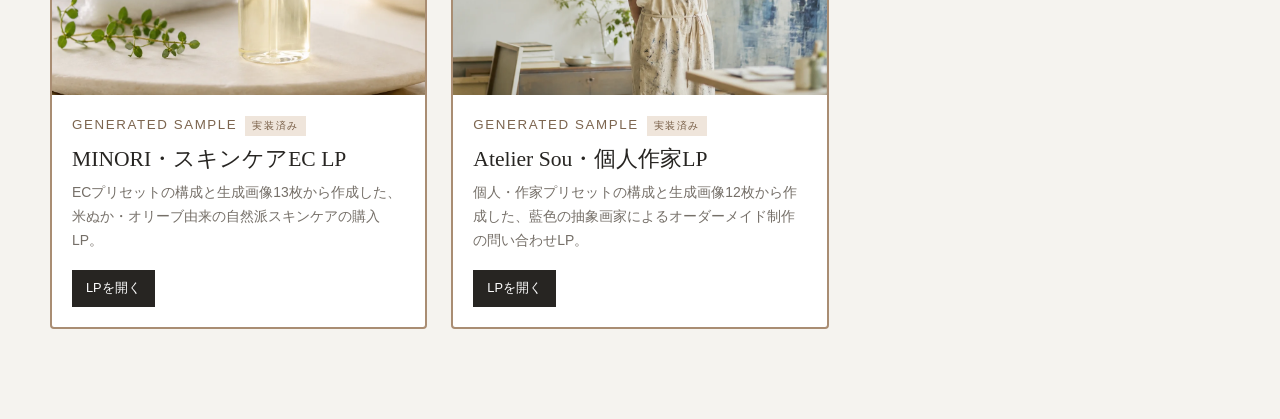
==== commit c972248f: "プリセット画像の表示乱れを修正" ====
--- a/samples/index.html
+++ b/samples/index.html
@@ -13,7 +13,7 @@
 <body><main class="wrap"><header><div><small>LP STRUCTUREMAKER</small><h1>サンプル一覧</h1><a class="toplink" href="../index.html">← StructureMakerを開く</a></div><div class="header-note"><img src="../assets/mascot/mascot-done.webp" alt="完成マスコット" decoding="async"><p>プリセットの完成イメージと、実際に書き出したLPサンプルをまとめて確認できます。</p></div></header><section class="grid">
   <article class="card sample"><div class="thumb"><img src="cafe/images/fv.webp" alt="cafe oracleのカフェLPサンプル" decoding="async" loading="lazy"></div><div class="body"><small>GENERATED SAMPLE<span class="badge">実装済み</span></small><h2>cafe oracle・カフェLP</h2><p>カフェプリセットの構成と生成画像13枚から作成した、明るく静かな来店LP。</p><div class="actions"><a href="cafe/index.html">LPを開く</a></div></div></article>
   <article class="card sample"><div class="thumb"><img src="restaurant/images/fv.webp" alt="肉肉亭の飲食店LPサンプル" decoding="async" loading="lazy"></div><div class="body"><small>GENERATED SAMPLE<span class="badge">実装済み</span></small><h2>肉肉亭・飲食店LP</h2><p>飲食店プリセットの構成と生成画像14枚から作成した、和モダンな予約LP。</p><div class="actions"><a href="restaurant/index.html">LPを開く</a></div></div></article>
-  <article class="card sample"><div class="thumb"><img src="../assets/presets/lp/hair.webp" alt="美容室LPサンプル" decoding="async" loading="lazy"></div><div class="body"><small>GENERATED SAMPLE<span class="badge">実装済み</span></small><h2>美容室LP</h2><p>StructureMakerの構成と生成画像から作成した、レスポンシブHTMLのサンプル。</p><div class="actions"><a href="hair-salon/index.html">LPを開く</a></div></div></article>
+  <article class="card sample"><div class="thumb"><img src="../assets/presets/lp/hair.webp?v=20260718-3" alt="美容室LPサンプル" decoding="async" loading="lazy"></div><div class="body"><small>GENERATED SAMPLE<span class="badge">実装済み</span></small><h2>美容室LP</h2><p>StructureMakerの構成と生成画像から作成した、レスポンシブHTMLのサンプル。</p><div class="actions"><a href="hair-salon/index.html">LPを開く</a></div></div></article>
   <article class="card sample"><div class="thumb"><img src="ketsu-seitai/images/fv.webp" alt="ケツ整体の整体LPサンプル" decoding="async" loading="lazy"></div><div class="body"><small>GENERATED SAMPLE<span class="badge">実装済み</span></small><h2>ケツ整体・整体サロンLP</h2><p>整体プリセットの構成と生成画像12枚から作成した、白と淡いブルーで信頼感を伝える予約LP。</p><div class="actions"><a href="ketsu-seitai/index.html">LPを開く</a></div></div></article>
   <article class="card sample"><div class="thumb"><img src="seminar/images/fv.webp" alt="伝わる資料作成 実践講座の講座LPサンプル" decoding="async" loading="lazy"></div><div class="body"><small>GENERATED SAMPLE<span class="badge">実装済み</span></small><h2>伝わる資料作成 実践講座・講座LP</h2><p>講座プリセットの構成と生成画像11枚から作成した、ネイビーとゴールドで実績・カリキュラムを訴求する申込LP。</p><div class="actions"><a href="seminar/index.html">LPを開く</a></div></div></article>
   <article class="card sample"><div class="thumb"><img src="saas/images/fv.webp" alt="Alineのタスク管理SaaS LPサンプル" decoding="async" loading="lazy"></div><div class="body"><small>GENERATED SAMPLE<span class="badge">実装済み</span></small><h2>Aline・SaaS会員登録LP</h2><p>SaaSプリセットの構成と生成画像12枚から作成した、インディゴ基調の洗練された会員登録LP。</p><div class="actions"><a href="saas/index.html">LPを開く</a></div></div></article>
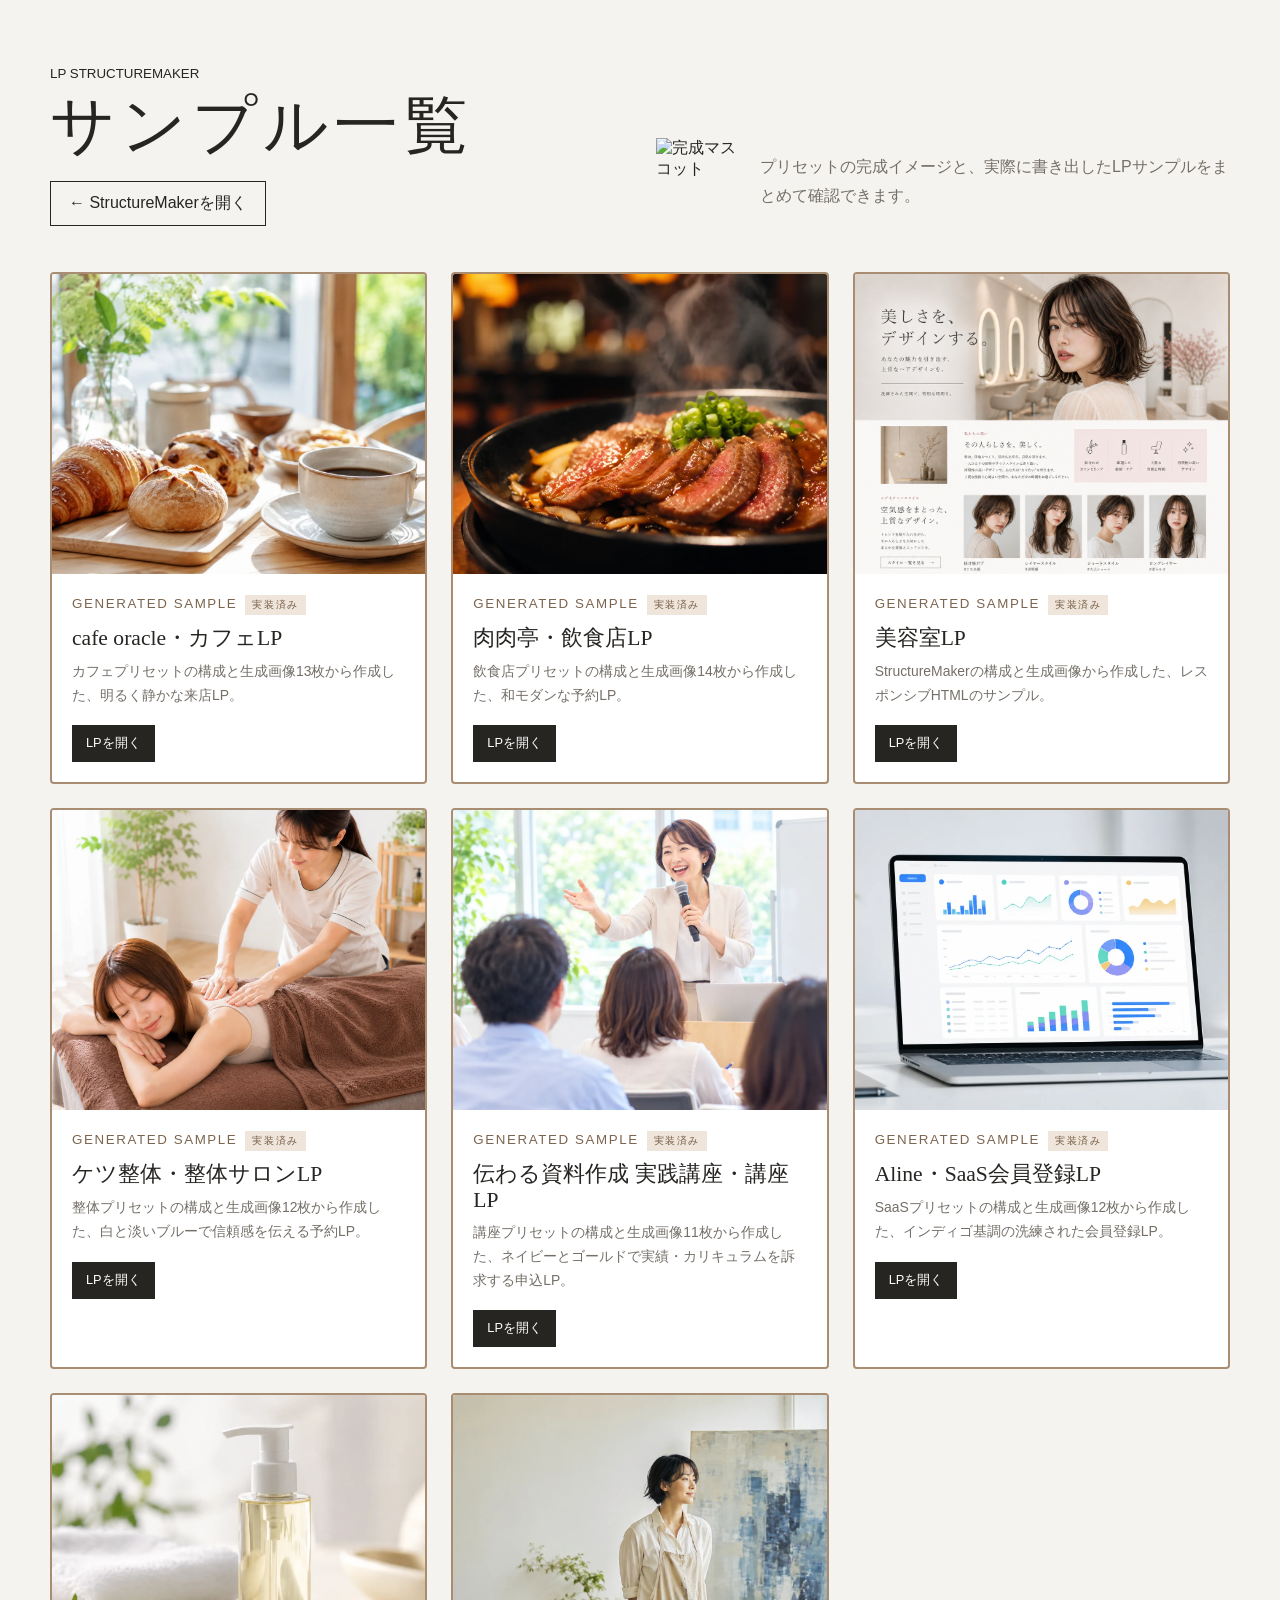
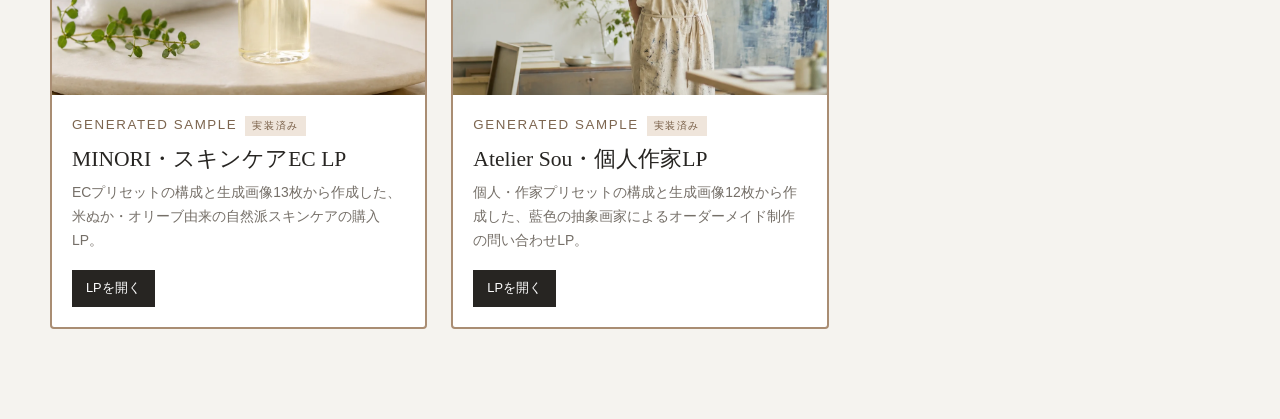
==== commit bec65041: "presets: 見本画像をpng基盤に移行しコードを簡素化 - lp: 同梱見本 webp 8枚 → png 8枚に置換 - visual/mascot/icon: 同梱見本(webp/svg)を廃" ====
--- a/samples/index.html
+++ b/samples/index.html
@@ -6,17 +6,15 @@
   <title>LP StructureMaker | サンプル一覧</title>
   <style>
     :root{--bg:#f5f3ef;--card:#fff;--ink:#272522;--muted:#756f68;--line:#e5dfd7;--accent:#7c654f}*{box-sizing:border-box}body{margin:0;background:var(--bg);color:var(--ink);font-family:"Yu Gothic",sans-serif}.wrap{width:min(1180px,calc(100% - 36px));margin:auto;padding:64px 0 90px}header{display:flex;justify-content:space-between;gap:24px;align-items:end;margin-bottom:46px}h1{margin:0;font-family:"Yu Mincho",serif;font-size:clamp(2rem,5vw,4rem);font-weight:400;letter-spacing:.08em}header p{max-width:470px;color:var(--muted);line-height:1.8}.toplink{display:inline-block;margin-top:12px;padding:11px 18px;border:1px solid var(--ink);color:inherit;text-decoration:none}.grid{display:grid;grid-template-columns:repeat(3,1fr);gap:24px}.card{overflow:hidden;background:var(--card);border:1px solid var(--line);border-radius:4px}.thumb{height:300px;overflow:hidden;background:#ddd}.thumb img{width:100%;height:100%;object-fit:cover;object-position:top}.body{padding:20px}.body small{color:var(--accent);letter-spacing:.12em}.body h2{margin:8px 0;font:400 1.35rem "Yu Mincho",serif}.body p{min-height:3em;margin:0 0 18px;color:var(--muted);font-size:.87rem;line-height:1.7}.actions{display:flex;gap:9px}.actions a{padding:9px 13px;border:1px solid var(--line);color:inherit;text-decoration:none;font-size:.8rem}.actions a:first-child{background:var(--ink);color:#fff;border-color:var(--ink)}.sample{border:2px solid #a98d73}.badge{display:inline-block;margin-left:8px;padding:3px 7px;background:#efe5db;color:#765c44;font-size:.65rem}@media(max-width:900px){header{display:block}.grid{grid-template-columns:repeat(2,1fr)}}@media(max-width:560px){.wrap{padding-top:38px}.grid{grid-template-columns:1fr}.thumb{height:250px}}
-    .header-note{display:flex;align-items:center;gap:16px}.header-note img{width:88px;height:88px;object-fit:contain;flex:0 0 auto}.header-note p{margin:0}
-    @media(max-width:560px){.header-note{display:grid;grid-template-columns:44px 1fr;gap:10px;margin-top:22px;align-items:start}.header-note img{width:44px;height:44px}.header-note p{max-width:none;font-size:.84rem;line-height:1.65}.body p{min-height:0;display:-webkit-box;-webkit-box-orient:vertical;-webkit-line-clamp:2;overflow:hidden}}
   </style>
 </head>
-<body><main class="wrap"><header><div><small>LP STRUCTUREMAKER</small><h1>サンプル一覧</h1><a class="toplink" href="../index.html">← StructureMakerを開く</a></div><div class="header-note"><img src="../assets/mascot/mascot-done.webp" alt="完成マスコット" decoding="async"><p>プリセットの完成イメージと、実際に書き出したLPサンプルをまとめて確認できます。</p></div></header><section class="grid">
-  <article class="card sample"><div class="thumb"><img src="cafe/images/fv.webp" alt="cafe oracleのカフェLPサンプル" decoding="async" loading="lazy"></div><div class="body"><small>GENERATED SAMPLE<span class="badge">実装済み</span></small><h2>cafe oracle・カフェLP</h2><p>カフェプリセットの構成と生成画像13枚から作成した、明るく静かな来店LP。</p><div class="actions"><a href="cafe/index.html">LPを開く</a></div></div></article>
-  <article class="card sample"><div class="thumb"><img src="restaurant/images/fv.webp" alt="肉肉亭の飲食店LPサンプル" decoding="async" loading="lazy"></div><div class="body"><small>GENERATED SAMPLE<span class="badge">実装済み</span></small><h2>肉肉亭・飲食店LP</h2><p>飲食店プリセットの構成と生成画像14枚から作成した、和モダンな予約LP。</p><div class="actions"><a href="restaurant/index.html">LPを開く</a></div></div></article>
-  <article class="card sample"><div class="thumb"><img src="../assets/presets/lp/hair.webp?v=20260718-3" alt="美容室LPサンプル" decoding="async" loading="lazy"></div><div class="body"><small>GENERATED SAMPLE<span class="badge">実装済み</span></small><h2>美容室LP</h2><p>StructureMakerの構成と生成画像から作成した、レスポンシブHTMLのサンプル。</p><div class="actions"><a href="hair-salon/index.html">LPを開く</a></div></div></article>
-  <article class="card sample"><div class="thumb"><img src="ketsu-seitai/images/fv.webp" alt="ケツ整体の整体LPサンプル" decoding="async" loading="lazy"></div><div class="body"><small>GENERATED SAMPLE<span class="badge">実装済み</span></small><h2>ケツ整体・整体サロンLP</h2><p>整体プリセットの構成と生成画像12枚から作成した、白と淡いブルーで信頼感を伝える予約LP。</p><div class="actions"><a href="ketsu-seitai/index.html">LPを開く</a></div></div></article>
-  <article class="card sample"><div class="thumb"><img src="seminar/images/fv.webp" alt="伝わる資料作成 実践講座の講座LPサンプル" decoding="async" loading="lazy"></div><div class="body"><small>GENERATED SAMPLE<span class="badge">実装済み</span></small><h2>伝わる資料作成 実践講座・講座LP</h2><p>講座プリセットの構成と生成画像11枚から作成した、ネイビーとゴールドで実績・カリキュラムを訴求する申込LP。</p><div class="actions"><a href="seminar/index.html">LPを開く</a></div></div></article>
-  <article class="card sample"><div class="thumb"><img src="saas/images/fv.webp" alt="Alineのタスク管理SaaS LPサンプル" decoding="async" loading="lazy"></div><div class="body"><small>GENERATED SAMPLE<span class="badge">実装済み</span></small><h2>Aline・SaaS会員登録LP</h2><p>SaaSプリセットの構成と生成画像12枚から作成した、インディゴ基調の洗練された会員登録LP。</p><div class="actions"><a href="saas/index.html">LPを開く</a></div></div></article>
-  <article class="card sample"><div class="thumb"><img src="minori/images/fv.webp" alt="MINORIのスキンケアEC LPサンプル" decoding="async" loading="lazy"></div><div class="body"><small>GENERATED SAMPLE<span class="badge">実装済み</span></small><h2>MINORI・スキンケアEC LP</h2><p>ECプリセットの構成と生成画像13枚から作成した、米ぬか・オリーブ由来の自然派スキンケアの購入LP。</p><div class="actions"><a href="minori/index.html">LPを開く</a></div></div></article>
-  <article class="card sample"><div class="thumb"><img src="atelier-sou/images/fv.webp" alt="Atelier Souの個人・作家LPサンプル" decoding="async" loading="lazy"></div><div class="body"><small>GENERATED SAMPLE<span class="badge">実装済み</span></small><h2>Atelier Sou・個人作家LP</h2><p>個人・作家プリセットの構成と生成画像12枚から作成した、藍色の抽象画家によるオーダーメイド制作の問い合わせLP。</p><div class="actions"><a href="atelier-sou/index.html">LPを開く</a></div></div></article>
+<body><main class="wrap"><header><div><small>LP STRUCTUREMAKER</small><h1>サンプル一覧</h1><a class="toplink" href="../index.html">← StructureMakerを開く</a></div><div style="display:flex;align-items:center;gap:16px"><img src="../assets/mascot/mascot-done.webp" alt="完成マスコット" style="width:88px;height:88px;object-fit:contain;flex:0 0 auto"><p style="margin:0">プリセットの完成イメージと、実際に書き出したLPサンプルをまとめて確認できます。</p></div></header><section class="grid">
+  <article class="card sample"><div class="thumb"><img src="cafe/images/fv.webp" alt="cafe oracleのカフェLPサンプル"></div><div class="body"><small>GENERATED SAMPLE<span class="badge">実装済み</span></small><h2>cafe oracle・カフェLP</h2><p>カフェプリセットの構成と生成画像13枚から作成した、明るく静かな来店LP。</p><div class="actions"><a href="cafe/index.html">LPを開く</a></div></div></article>
+  <article class="card sample"><div class="thumb"><img src="restaurant/images/fv.webp" alt="肉肉亭の飲食店LPサンプル"></div><div class="body"><small>GENERATED SAMPLE<span class="badge">実装済み</span></small><h2>肉肉亭・飲食店LP</h2><p>飲食店プリセットの構成と生成画像14枚から作成した、和モダンな予約LP。</p><div class="actions"><a href="restaurant/index.html">LPを開く</a></div></div></article>
+  <article class="card sample"><div class="thumb"><img src="../assets/presets/lp/hair.png" alt="美容室LPサンプル"></div><div class="body"><small>GENERATED SAMPLE<span class="badge">実装済み</span></small><h2>美容室LP</h2><p>StructureMakerの構成と生成画像から作成した、レスポンシブHTMLのサンプル。</p><div class="actions"><a href="hair-salon/index.html">LPを開く</a></div></div></article>
+  <article class="card sample"><div class="thumb"><img src="ketsu-seitai/images/fv.webp" alt="ケツ整体の整体LPサンプル"></div><div class="body"><small>GENERATED SAMPLE<span class="badge">実装済み</span></small><h2>ケツ整体・整体サロンLP</h2><p>整体プリセットの構成と生成画像12枚から作成した、白と淡いブルーで信頼感を伝える予約LP。</p><div class="actions"><a href="ketsu-seitai/index.html">LPを開く</a></div></div></article>
+  <article class="card sample"><div class="thumb"><img src="seminar/images/fv.webp" alt="伝わる資料作成 実践講座の講座LPサンプル"></div><div class="body"><small>GENERATED SAMPLE<span class="badge">実装済み</span></small><h2>伝わる資料作成 実践講座・講座LP</h2><p>講座プリセットの構成と生成画像11枚から作成した、ネイビーとゴールドで実績・カリキュラムを訴求する申込LP。</p><div class="actions"><a href="seminar/index.html">LPを開く</a></div></div></article>
+  <article class="card sample"><div class="thumb"><img src="saas/images/fv.webp" alt="Alineのタスク管理SaaS LPサンプル"></div><div class="body"><small>GENERATED SAMPLE<span class="badge">実装済み</span></small><h2>Aline・SaaS会員登録LP</h2><p>SaaSプリセットの構成と生成画像12枚から作成した、インディゴ基調の洗練された会員登録LP。</p><div class="actions"><a href="saas/index.html">LPを開く</a></div></div></article>
+  <article class="card sample"><div class="thumb"><img src="minori/images/fv.webp" alt="MINORIのスキンケアEC LPサンプル"></div><div class="body"><small>GENERATED SAMPLE<span class="badge">実装済み</span></small><h2>MINORI・スキンケアEC LP</h2><p>ECプリセットの構成と生成画像13枚から作成した、米ぬか・オリーブ由来の自然派スキンケアの購入LP。</p><div class="actions"><a href="minori/index.html">LPを開く</a></div></div></article>
+  <article class="card sample"><div class="thumb"><img src="atelier-sou/images/fv.webp" alt="Atelier Souの個人・作家LPサンプル"></div><div class="body"><small>GENERATED SAMPLE<span class="badge">実装済み</span></small><h2>Atelier Sou・個人作家LP</h2><p>個人・作家プリセットの構成と生成画像12枚から作成した、藍色の抽象画家によるオーダーメイド制作の問い合わせLP。</p><div class="actions"><a href="atelier-sou/index.html">LPを開く</a></div></div></article>
 </section></main></body></html>
